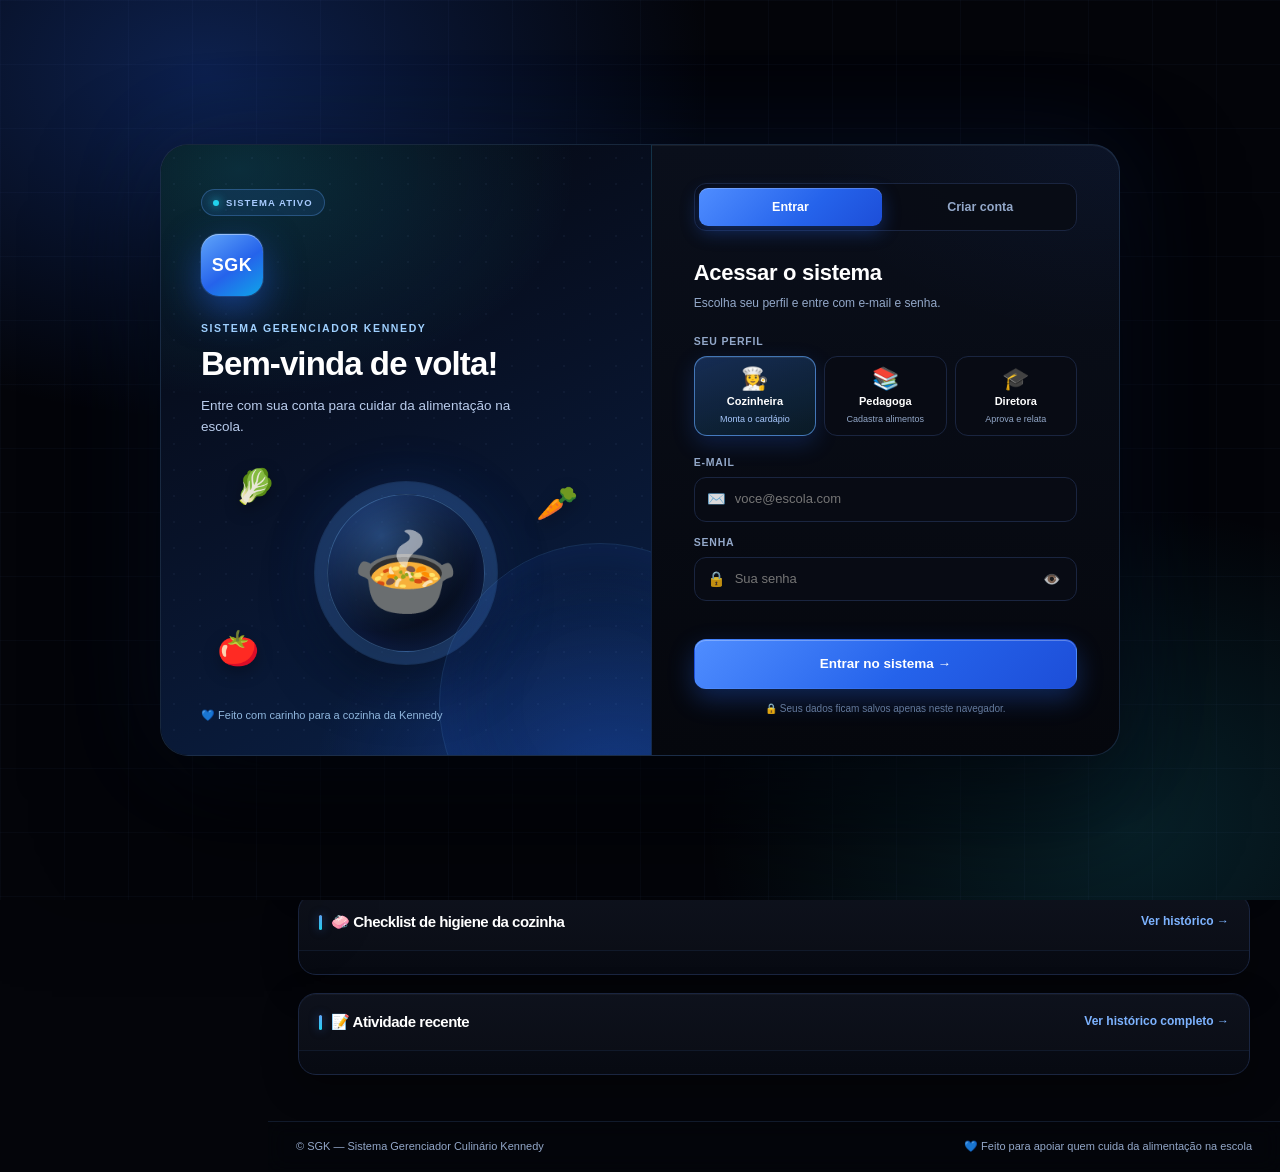
==== sgk-kennedy/index.html @ fd04a41c "feat: security hardening (CSP, XSS, CSV), error handling and accessibility polish" ====
<!DOCTYPE html>
<html lang="pt-BR">
<head>
  <meta charset="UTF-8" />
  <meta name="viewport" content="width=device-width, initial-scale=1.0, viewport-fit=cover" />
  <meta name="description" content="SGK — Sistema Gerenciador Culinário Kennedy. Gestão de cozinha escolar, receitas, estoque, higiene e relatórios para a direção." />
  <meta name="application-name" content="SGK Kennedy" />
  <meta name="theme-color" content="#04050a" />
  <meta name="color-scheme" content="dark light" />
  <!-- Política de segurança: só executa scripts e carrega recursos locais (exceto fontes do Google) -->
  <meta http-equiv="Content-Security-Policy"
        content="default-src 'self'; script-src 'self'; style-src 'self' 'unsafe-inline' https://fonts.googleapis.com; font-src 'self' https://fonts.gstatic.com data:; img-src 'self' data:; connect-src 'self'; form-action 'self'; base-uri 'self'; object-src 'none'; frame-src 'none'" />
  <meta name="referrer" content="strict-origin-when-cross-origin" />
  <meta name="robots" content="index, follow" />
  <meta name="apple-mobile-web-app-capable" content="yes" />
  <meta name="mobile-web-app-capable" content="yes" />
  <meta name="apple-mobile-web-app-status-bar-style" content="black-translucent" />
  <meta name="apple-mobile-web-app-title" content="SGK" />
  <meta property="og:type" content="website" />
  <meta property="og:site_name" content="SGK — Sistema Gerenciador Kennedy" />
  <meta property="og:title" content="SGK — Sistema Gerenciador Kennedy" />
  <meta property="og:description" content="Gestão de cozinha escolar: receitas passo a passo, cardápio semanal, estoque, higiene e relatórios para a direção." />
  <meta property="og:url" content="https://sgk-kennedy.onrender.com/" />
  <meta property="og:image" content="https://sgk-kennedy.onrender.com/favicon.svg" />
  <meta name="twitter:card" content="summary" />
  <meta name="twitter:title" content="SGK — Sistema Gerenciador Kennedy" />
  <meta name="twitter:description" content="Gestão de cozinha escolar: receitas, cardápio, estoque, higiene e relatórios." />
  <title>SGK — Sistema Gerenciador Kennedy</title>
  <link rel="icon" type="image/svg+xml" href="favicon.svg" />
  <link rel="preconnect" href="https://fonts.googleapis.com" />
  <link rel="preconnect" href="https://fonts.gstatic.com" crossorigin />
  <link href="https://fonts.googleapis.com/css2?family=Inter:wght@400;500;600;700;800&family=Plus+Jakarta+Sans:wght@500;600;700;800&display=swap" rel="stylesheet" />
  <link rel="stylesheet" href="css/styles.css?v=18" />
</head>
<body>
  <noscript>
    <div style="padding:24px;text-align:center;font-family:sans-serif">
      <h1>JavaScript necessário</h1>
      <p>O SGK precisa de JavaScript ativado no navegador para funcionar.</p>
    </div>
  </noscript>

  <!-- ===== Tela de login ===== -->
  <div class="login-screen" id="loginScreen">
    <div class="login-card">
      <div class="login-brand">
        <span class="login-status">Sistema ativo</span>
        <div class="login-logo">SGK</div>
        <span class="login-eyebrow">Sistema Gerenciador Kennedy</span>
        <h2>Bem-vinda de volta!</h2>
        <p>Entre com sua conta para cuidar da alimentação na escola.</p>
        <div class="login-ilustracao" aria-hidden="true">
          <span class="li-prato">🍲</span>
          <span class="li-item li-a">🥬</span>
          <span class="li-item li-b">🍅</span>
          <span class="li-item li-c">🥕</span>
        </div>
        <div class="login-brand-foot">💙 Feito com carinho para a cozinha da Kennedy</div>
      </div>

      <div class="login-form-area">
        <div class="login-tabs">
          <button class="login-tab active" data-aba="entrar">Entrar</button>
          <button class="login-tab" data-aba="criar">Criar conta</button>
        </div>

        <form class="login-form" id="formLogin">
          <h3>Acessar o sistema</h3>
          <p class="login-sub">Escolha seu perfil e entre com e-mail e senha.</p>
          <label>Seu perfil</label>
          <div class="perfil-opcoes" role="radiogroup" aria-label="Selecionar perfil no login">
            <button type="button" class="perfil-opcao active" data-perfil="tia" role="radio" aria-checked="true">
              <span class="po-ico">👩‍🍳</span><strong>Cozinheira</strong><small>Monta o cardápio</small>
            </button>
            <button type="button" class="perfil-opcao" data-perfil="pedagoga" role="radio" aria-checked="false">
              <span class="po-ico">📚</span><strong>Pedagoga</strong><small>Cadastra alimentos</small>
            </button>
            <button type="button" class="perfil-opcao" data-perfil="diretora" role="radio" aria-checked="false">
              <span class="po-ico">🎓</span><strong>Diretora</strong><small>Aprova e relata</small>
            </button>
          </div>
          <label for="loginEmail">E-mail</label>
          <div class="campo-login"><span>✉️</span><input type="email" id="loginEmail" placeholder="voce@escola.com" autocomplete="username" maxlength="120" required /></div>
          <label for="loginSenha">Senha</label>
          <div class="campo-login"><span>🔒</span>
            <input type="password" id="loginSenha" placeholder="Sua senha" autocomplete="current-password" maxlength="128" required />
            <button type="button" class="ver-senha" data-ver-senha="loginSenha" aria-label="Mostrar senha" title="Mostrar senha">👁️</button>
          </div>
          <div class="login-erro" id="loginErro"></div>
          <button type="submit" class="btn btn-primary login-submit">Entrar no sistema →</button>
          <p class="login-nota">🔒 Seus dados ficam salvos apenas neste navegador.</p>
        </form>

        <form class="login-form oculto" id="formCriar">
          <h3>Criar sua conta</h3>
          <p class="login-sub">Escolha seu perfil e crie sua conta.</p>
          <label for="criarNome">Nome</label>
          <div class="campo-login"><span>👤</span><input type="text" id="criarNome" placeholder="Seu nome" autocomplete="name" maxlength="80" required /></div>
          <label for="criarEmail">E-mail</label>
          <div class="campo-login"><span>✉️</span><input type="email" id="criarEmail" placeholder="voce@escola.com" autocomplete="username" maxlength="120" required /></div>
          <label for="criarSenha">Senha</label>
          <div class="campo-login"><span>🔒</span>
            <input type="password" id="criarSenha" placeholder="Mínimo 4 caracteres" minlength="4" maxlength="128" autocomplete="new-password" required />
            <button type="button" class="ver-senha" data-ver-senha="criarSenha" aria-label="Mostrar senha" title="Mostrar senha">👁️</button>
          </div>
          <label for="criarPerfil">Perfil</label>
          <div class="campo-login"><span>🎭</span>
            <select id="criarPerfil">
              <option value="tia">👩‍🍳 Cozinheira</option>
              <option value="pedagoga">📚 Pedagoga</option>
              <option value="diretora">🎓 Diretora Pedagoga</option>
            </select>
          </div>
          <div class="login-erro" id="criarErro"></div>
          <button type="submit" class="btn btn-primary login-submit">Criar conta e entrar →</button>
        </form>
      </div>
    </div>
  </div>

  <!-- ===== Overlay de fundo (mobile) ===== -->
  <div class="sidebar-overlay" id="sidebarOverlay"></div>

  <!-- ===== Sidebar ===== -->
  <aside class="sidebar" id="sidebar">
    <div class="sidebar-logo">
      <div class="logo-mark">SGK</div>
      <div class="logo-text">
        <strong>Sistema Gerenciador</strong>
        <span>Culinário Kennedy</span>
      </div>
      <button class="sidebar-close" id="sidebarClose" aria-label="Fechar menu">✕</button>
    </div>

    <nav class="sidebar-nav" id="sidebarNav">
      <p class="nav-label">GERAL</p>
      <button class="nav-item active" data-section="inicio">
        <span class="nav-icon">🏠</span><span>Início</span>
      </button>
      <button class="nav-item" data-section="cardapio">
        <span class="nav-icon">📅</span><span>Cardápio Semanal</span>
      </button>
      <button class="nav-item" data-section="receitas">
        <span class="nav-icon">📖</span><span>Receitas</span>
        <span class="nav-badge" id="badgeReceitas">0</span>
      </button>
      <button class="nav-item" data-section="estoque">
        <span class="nav-icon">📦</span><span>Estoque</span>
        <span class="nav-badge alert" id="badgeEstoque">0</span>
      </button>
      <button class="nav-item" data-section="higiene">
        <span class="nav-icon">🧼</span><span>Higiene e Boas Práticas</span>
      </button>
      <button class="nav-item" data-section="avisos">
        <span class="nav-icon">🔔</span><span>Avisos</span>
        <span class="nav-badge alert" id="badgeAvisos">0</span>
      </button>

      <p class="nav-label diretora-label">DIRETORA PEDAGÓGICA</p>
      <button class="nav-item nav-diretora" data-section="aprovacoes">
        <span class="nav-icon">✅</span><span>Aprovar Receitas</span>
        <span class="nav-badge" id="badgeAprovacoes">0</span>
      </button>
      <button class="nav-item nav-diretora" data-section="relatorio">
        <span class="nav-icon">📊</span><span>Relatório de Desperdício</span>
      </button>
    </nav>

    <div class="sidebar-footer">
      <div class="sidebar-footer-icon">💙</div>
      <div>
        <strong>Feito com carinho</strong>
        <span>para a cozinha da Kennedy</span>
      </div>
    </div>
  </aside>

  <!-- ===== Área principal ===== -->
  <div class="main-wrap">
    <!-- Topbar -->
    <header class="topbar">
      <button class="menu-toggle" id="menuToggle" aria-label="Abrir menu">☰</button>

      <div class="topbar-title">
        <span class="topbar-sub" id="topbarSub">SGK / Início</span>
        <h1 id="topbarTitle">Início</h1>
      </div>

      <div class="topbar-actions">
        <div class="role-switch" title="Alternar perfil de acesso">
          <span class="role-label">Acesso:</span>
          <select id="roleSelect" aria-label="Selecionar perfil">
            <option value="tia">👩‍🍳 Cozinheira</option>
            <option value="pedagoga">📚 Pedagoga</option>
            <option value="diretora">🎓 Diretora Pedagoga</option>
          </select>
        </div>
        <div class="busca-topo">
          <span class="lupa">🔍</span>
          <input type="search" id="buscaGlobal" placeholder="Buscar em tudo..." aria-label="Buscar em todo o sistema" />
        </div>
        <button class="icon-btn" id="btnTema" aria-label="Alternar tema" title="Alternar tema claro/escuro">🌙</button>
        <button class="icon-btn" id="btnSair" aria-label="Sair da conta" title="Sair da conta">🚪</button>
        <button class="icon-btn" id="btnNotificacoes" aria-label="Notificações" title="Notificações">
          🔔<span class="dot" id="notifDot"></span>
        </button>
        <div class="user-chip">
          <span class="avatar" id="userAvatar">👩‍🍳</span>
          <div class="user-info">
            <strong id="userName">Cozinheira</strong>
            <span id="userRole">Cozinheira</span>
          </div>
        </div>
      </div>
    </header>

    <!-- Conteúdo das seções -->
    <main class="content" id="content">
      <!-- SEÇÃO: INÍCIO -->
      <section class="section active" id="section-inicio">
        <div class="hero">
          <div class="hero-text">
            <span class="hero-eyebrow">🏫 Sistema Gerenciador Kennedy</span>
            <h2>Bem-vinda ao <span>SGK</span>!</h2>
            <p>
              Tudo o que a cozinha da escola precisa em um só lugar: receitas passo a passo,
              cardápio da semana, controle de estoque, dicas de higiene e relatórios para a direção.
            </p>
            <span class="hero-date" id="heroDate"></span>
            <div class="hero-actions">
              <button class="btn btn-primary" data-go="receitas">📖 Ver Receitas</button>
              <button class="btn btn-outline" data-go="cardapio">📅 Cardápio da Semana</button>
              <button class="btn btn-ghost" id="btnCadastrarAlimento">➕ Cadastrar alimento</button>
            </div>
          </div>
          <div class="hero-art" aria-hidden="true">
            <div class="plate">🍲</div>
            <span class="float f1">🥕</span>
            <span class="float f2">🍅</span>
            <span class="float f3">🥬</span>
            <span class="float f4">🍊</span>
          </div>
        </div>

        <div class="stats-grid" id="statsGrid"></div>

        <div class="section-heading">
          <div>
            <h3>Acesso rápido</h3>
            <p>O que você mais usa no dia a dia</p>
          </div>
        </div>
        <div class="quick-grid">
          <button class="quick-card qc-green" data-go="receitas">
            <span class="qc-icon">📖</span>
            <strong>Receitas</strong>
            <span>Modo de preparo passo a passo e dicas de produtividade.</span>
            <span class="qc-arrow">Acessar →</span>
          </button>
          <button class="quick-card qc-orange" data-go="cardapio">
            <span class="qc-icon">📅</span>
            <strong>Cardápio</strong>
            <span>Planejamento completo das refeições da semana.</span>
            <span class="qc-arrow">Acessar →</span>
          </button>
          <button class="quick-card qc-blue" data-go="estoque">
            <span class="qc-icon">📦</span>
            <strong>Estoque</strong>
            <span>Controle de quantidade, validade e reposição.</span>
            <span class="qc-arrow">Acessar →</span>
          </button>
          <button class="quick-card qc-purple" data-go="higiene">
            <span class="qc-icon">🧼</span>
            <strong>Higiene</strong>
            <span>Boas práticas para uma cozinha segura e saudável.</span>
            <span class="qc-arrow">Acessar →</span>
          </button>
        </div>

        <div class="two-col">
          <div class="panel" style="grid-column:1/-1">
            <div class="panel-head">
              <h3>🔔 Últimos avisos</h3>
              <button class="link-btn" data-go="avisos">Ver todos →</button>
            </div>
            <div id="homeAvisos" class="mini-list"></div>
          </div>
          <div class="panel so-nao-tia" style="grid-column:1/-1">
            <div class="panel-head">
              <h3>🧼 Checklist de higiene da cozinha</h3>
              <button class="link-btn" data-go="higiene">Ver histórico →</button>
            </div>
            <div id="homeChecklist" class="mini-list"></div>
          </div>
          <div class="panel" style="grid-column:1/-1">
            <div class="panel-head">
              <h3>📝 Atividade recente</h3>
              <button class="link-btn" id="btnHistorico">Ver histórico completo →</button>
            </div>
            <div id="homeAtividade" class="mini-list"></div>
          </div>
        </div>
      </section>

      <!-- SEÇÃO: CARDÁPIO -->
      <section class="section" id="section-cardapio">
        <div class="page-intro">
          <div>
            <h2>📅 Cardápio Semanal</h2>
            <p>O planejamento de todas as refeições. Clique em um dia para ver os detalhes. As tias montam o cardápio.</p>
          </div>
          <div style="display:flex;gap:8px;flex-wrap:wrap">
            <button class="btn btn-primary so-tia" id="btnMontarCardapio">➕ Montar cardápio</button>
            <button class="btn btn-outline" id="btnImprimirCardapio">🖨️ Imprimir cardápio</button>
          </div>
        </div>
        <div class="filtro-categoria-wrap">
          <span class="rotulo">🔍 Buscar no cardápio:</span>
          <div class="busca-wrap" style="margin-left:0;width:100%;max-width:360px">
            <span>🔎</span><input type="search" id="buscaCardapio" placeholder="Ex.: frango, suco, sobremesa..." />
          </div>
        </div>
        <div class="semana-tabs" id="semanaTabs"></div>
        <div id="cardapioDetalhe"></div>
        <div class="panel" style="margin-top: 22px;">
          <div class="panel-head">
            <h3>📋 Visão geral da semana</h3>
          </div>
          <div class="tabela-wrap">
            <table class="tabela">
              <thead>
                <tr>
                  <th>Dia</th><th>Café da manhã</th><th>Almoço</th><th>Lanche</th><th>Sobremesa</th>
                </tr>
              </thead>
              <tbody id="cardapioTabela"></tbody>
            </table>
          </div>
        </div>
      </section>

      <!-- SEÇÃO: RECEITAS -->
      <section class="section" id="section-receitas">
        <div class="page-intro">
          <div>
            <h2>📖 Receitas passo a passo</h2>
            <p>Preparo eficiente, produtivo e seguro para a cozinha escolar.</p>
          </div>
          <button class="btn btn-primary" id="btnNovaReceita">➕ Nova receita</button>
        </div>

        <div class="filtros" id="filtrosReceitas">
          <button class="chip active" data-cat="Todas">Todas</button>
          <button class="chip" data-cat="Prato principal">Pratos principais</button>
          <button class="chip" data-cat="Acompanhamento">Acompanhamentos</button>
          <button class="chip" data-cat="Salada">Saladas</button>
          <button class="chip" data-cat="Ovos">🥚 Ovos</button>
          <button class="chip" data-cat="Peixes">🐟 Peixes</button>
          <button class="chip" data-cat="Bebida">Bebidas</button>
          <button class="chip" data-cat="Sobremesa">Sobremesas</button>
          <button class="chip" data-cat="Salgados">Salgados</button>
          <div class="busca-wrap">
            <span>🔍</span>
            <input type="search" id="buscaReceita" placeholder="Buscar receita..." />
          </div>
        </div>

        <p class="resumo-busca" id="resumoReceitas"></p>
        <div class="receitas-grupos" id="receitasGrid"></div>
      </section>

      <!-- SEÇÃO: ESTOQUE -->
      <section class="section" id="section-estoque">
        <div class="page-intro">
          <div>
            <h2>📦 Controle de Estoque</h2>
            <p>Cadastre alimentos com quantidade, preço e validade. Somente a Cozinheira e a Diretora podem gerenciar. Remova qualquer item quando precisar.</p>
          </div>
          <button class="btn btn-primary" id="btnNovoItem">➕ Cadastrar alimento</button>
        </div>

        <div class="filtro-categoria-wrap" id="filtrosEstoque"></div>
        <div class="stats-grid stats-pequeno" id="estoqueStats"></div>

        <div class="alerta-box" id="alertaEstoque"></div>

        <div class="panel">
          <div class="panel-head">
            <h3>📋 Inventário</h3>
            <div class="busca-wrap">
              <span>🔍</span>
              <input type="search" id="buscaEstoque" placeholder="Buscar item..." />
            </div>
          </div>
          <div class="tabela-wrap">
            <table class="tabela" id="tabelaEstoque">
              <thead>
                <tr>
                  <th>Item</th><th>Categoria</th><th>Quantidade</th><th>Preço unit.</th><th>Valor total</th><th>Mínimo</th><th>Validade</th><th>Status</th><th>Ações</th>
                </tr>
              </thead>
              <tbody id="estoqueTbody"></tbody>
            </table>
          </div>
        </div>
      </section>

      <!-- SEÇÃO: HIGIENE -->
      <section class="section" id="section-higiene">
        <div class="page-intro">
          <div>
            <h2>🧼 Higiene e Boas Práticas</h2>
            <p>Cuidados essenciais para preservar a saúde de todos na escola.</p>
          </div>
        </div>
        <div class="filtro-categoria-wrap">
          <span class="rotulo">🔍 Buscar dica:</span>
          <div class="busca-wrap" style="margin-left:0;width:100%;max-width:340px">
            <span>🔎</span><input type="search" id="buscaHigiene" placeholder="Ex.: mãos, geladeira, alergia..." />
          </div>
        </div>
        <div class="higiene-banner">
          <div class="hb-icon">🛡️</div>
          <div>
            <strong>Cozinha segura é cozinha saudável!</strong>
            <p>Siga estas orientações todos os dias. Marque os itens conferidos no checklist abaixo.</p>
          </div>
        </div>
        <div class="higiene-grid" id="higieneGrid"></div>

        <div class="panel so-tia" style="margin-top: 24px;">
          <div class="panel-head">
            <h3>✅ Checklist diário de higiene</h3>
            <button class="link-btn" id="resetChecklist">Resetar checklist ↻</button>
          </div>
          <div class="checklist" id="checklist"></div>
          <div class="checklist-progress">
            <div class="progress-info"><span>Progresso de hoje</span><strong id="checklistTexto">0 de 0</strong></div>
            <div class="progress-bar"><div class="progress-fill" id="checklistBar"></div></div>
          </div>
        </div>

        <div class="panel so-nao-tia" style="margin-top: 24px;">
          <div class="panel-head">
            <h3>📋 Checklists concluídos pela cozinha</h3>
            <span class="rotulo">Comprovante das tias</span>
          </div>
          <div id="checklistRegistros"></div>
        </div>
      </section>

      <!-- SEÇÃO: AVISOS -->
      <section class="section" id="section-avisos">
        <div class="page-intro">
          <div>
            <h2>🔔 Avisos</h2>
            <p>Comunicações entre a direção e a equipe da cozinha.</p>
          </div>
          <button class="btn btn-primary" id="btnNovoAviso">➕ Criar aviso</button>
        </div>
        <div class="filtro-categoria-wrap">
          <span class="rotulo">🔍 Buscar aviso:</span>
          <div class="busca-wrap" style="margin-left:0;width:100%;max-width:340px">
            <span>🔎</span><input type="search" id="buscaAvisos" placeholder="Ex.: manutenção, cardápio, entrega..." />
          </div>
        </div>
        <div class="avisos-lista" id="avisosLista"></div>
      </section>

      <!-- SEÇÃO: APROVAÇÕES -->
      <section class="section" id="section-aprovacoes">
        <div class="page-intro">
          <div>
            <h2>✅ Aprovação de Receitas</h2>
            <p>Receitas enviadas pela equipe aguardando análise da direção pedagógica.</p>
          </div>
        </div>
        <div id="aprovacoesLista"></div>
      </section>

      <!-- SEÇÃO: RELATÓRIO -->
      <section class="section" id="section-relatorio">
        <div class="page-intro">
          <div>
            <h2>📊 Relatório de Desperdício</h2>
            <p id="relatorioSubtitulo">Acompanhamento mensal de perdas e sugestões de redução.</p>
          </div>
          <button class="btn btn-primary" id="btnNovoDesperdicio">➕ Registrar desperdício</button>
        </div>

        <div class="stats-grid" id="relatorioStats"></div>

        <div class="two-col relatorio-charts">
          <div class="panel">
            <div class="panel-head"><h3>📈 Desperdício por semana</h3></div>
            <div class="chart" id="chartSemanas"></div>
          </div>
          <div class="panel">
            <div class="panel-head"><h3>🥧 Por motivo</h3></div>
            <div class="chart" id="chartMotivos"></div>
          </div>
        </div>

        <div class="panel">
          <div class="panel-head">
            <h3>📋 Registros do mês</h3>
            <div style="display:flex;align-items:center;gap:12px;flex-wrap:wrap">
              <div class="busca-wrap" style="margin-left:0">
                <span>🔍</span><input type="search" id="buscaDesperdicio" placeholder="Buscar registro..." />
              </div>
              <button class="link-btn" id="btnExportar">⬇️ Exportar CSV</button>
            </div>
          </div>
          <div class="tabela-wrap">
            <table class="tabela">
              <thead>
                <tr><th>Data</th><th>Item</th><th>Quantidade</th><th>Motivo</th><th>Prejuízo estimado</th><th>Ações</th></tr>
              </thead>
              <tbody id="desperdicioTbody"></tbody>
            </table>
          </div>
        </div>

        <div class="sugestoes-box">
          <h3>💡 Sugestões para reduzir o desperdício</h3>
          <div id="sugestoesDesperdicio"></div>
        </div>
      </section>
    </main>

    <footer class="footer">
      <span>© <span id="anoAtual"></span> SGK — Sistema Gerenciador Culinário Kennedy</span>
      <span>💙 Feito para apoiar quem cuida da alimentação na escola</span>
    </footer>
  </div>

  <!-- ===== Navegação inferior (mobile) ===== -->
  <nav class="bottom-nav" id="bottomNav" aria-label="Navegação rápida">
    <button data-section="inicio" class="active" aria-label="Início"><span class="bn-ico">🏠</span>Início</button>
    <button data-section="cardapio" aria-label="Cardápio"><span class="bn-ico">📅</span>Cardápio</button>
    <button data-section="receitas" aria-label="Receitas"><span class="bn-ico">📖</span>Receitas</button>
    <button data-section="estoque" aria-label="Estoque"><span class="bn-ico">📦</span>Estoque</button>
    <button id="bottomMenu" aria-label="Abrir menu completo"><span class="bn-ico">☰</span>Menu</button>
  </nav>

  <!-- ===== Modal genérico ===== -->
  <div class="modal-overlay" id="modalOverlay">
    <div class="modal" role="dialog" aria-modal="true" aria-labelledby="modalTitle">
      <div class="modal-head">
        <h3 id="modalTitle">Título</h3>
        <button class="modal-close" id="modalClose" aria-label="Fechar">✕</button>
      </div>
      <div class="modal-body" id="modalBody"></div>
      <div class="modal-foot" id="modalFoot"></div>
    </div>
  </div>

  <!-- ===== Botão voltar ao topo ===== -->
  <button class="btn-topo" id="btnTopo" aria-label="Voltar ao topo" title="Voltar ao topo">↑</button>

  <!-- ===== Toast ===== -->
  <div class="toast-container" id="toastContainer" aria-live="polite" aria-atomic="true"></div>

  <script src="js/data.js?v=18"></script>
  <script src="js/videos-data.js?v=18"></script>
  <script src="js/receitas-extras.js?v=18"></script>
  <script src="js/receitas-ovos-peixes.js?v=18"></script>
  <script src="js/app.js?v=18"></script>
</body>
</html>
---- sgk-kennedy/css/styles.css ----
/* ============================================================
   SGK — Sistema Gerenciador Kennedy
   Tema escuro (padrão) + tema claro opcional
   ============================================================ */

:root {
  /* Obsidian Blue — preto profundo + azul elétrico */
  --bg: #04050a;
  --bg-2: #060810;
  --surface: #090c15;
  --surface-2: #0d1220;
  --surface-3: #121a2c;
  --border: #1a2540;
  --border-soft: #111a2b;
  --text: #f2f7ff;
  --muted: #93a8c9;
  --muted-2: #647a9d;

  /* Marca (mantém os nomes antigos por compatibilidade) */
  --verde: #3b82f6;
  --verde-forte: #2563eb;
  --verde-escuro: #bfdbfe;
  --verde-tinto: rgba(59, 130, 246, 0.14);
  --laranja: #fbbf24;
  --laranja-tinto: rgba(251, 191, 36, 0.12);
  --azul: #22d3ee;
  --azul-tinto: rgba(34, 211, 238, 0.10);
  --vermelho: #fb7185;
  --vermelho-tinto: rgba(251, 113, 133, 0.12);
  --roxo: #818cf8;
  --roxo-tinto: rgba(129, 140, 248, 0.13);
  --amarelo: #facc15;

  /* Cores semânticas */
  --sucesso: #34d399;
  --sucesso-tinto: rgba(52, 211, 153, 0.12);
  --primaria: var(--verde);
  --primaria-forte: var(--verde-forte);
  --primaria-tinto: var(--verde-tinto);

  --sombra: inset 0 1px 0 rgba(255,255,255,.035), 0 12px 34px rgba(0,0,0,.38);
  --sombra-md: 0 24px 60px rgba(0,0,0,.52);
  --glow: 0 0 0 1px rgba(59,130,246,.14), 0 12px 40px rgba(37,99,235,.16);
  --raio: 18px;
  --sidebar-w: 268px;
  --foco: 0 0 0 3px rgba(59, 130, 246, 0.32);
}

/* Tema claro (botão 🌙/☀️ no topo) */
body.claro {
  --bg: #f4f7fd;
  --bg-2: #eaf1fb;
  --surface: #ffffff;
  --surface-2: #f6f9ff;
  --surface-3: #e8effb;
  --border: #d7e2f2;
  --border-soft: #e8eef8;
  --text: #0b1526;
  --muted: #5a6f8f;
  --muted-2: #8295b1;

  --verde: #2563eb;
  --verde-forte: #1d4ed8;
  --verde-escuro: #1e40af;
  --verde-tinto: #e8f1ff;
  --laranja: #b45309;
  --laranja-tinto: #fff4e2;
  --azul: #0e7490;
  --azul-tinto: #e2f7fb;
  --vermelho: #dc2626;
  --vermelho-tinto: #fdecec;
  --roxo: #6366f1;
  --roxo-tinto: #eef0ff;
  --amarelo: #b45309;

  --sucesso: #059669;
  --sucesso-tinto: #e5f8ef;

  --sombra: 0 1px 2px rgba(15, 40, 70, 0.05), 0 8px 24px rgba(15, 40, 70, 0.07);
  --sombra-md: 0 16px 40px rgba(15, 40, 70, 0.12);
  --glow: 0 6px 22px rgba(37, 99, 235, 0.10);
  --foco: 0 0 0 3px rgba(37, 99, 235, 0.24);
}

* { margin: 0; padding: 0; box-sizing: border-box; }

html { scroll-behavior: smooth; }

body {
  font-family: "Inter", "Segoe UI", Roboto, Arial, sans-serif;
  background:
    linear-gradient(rgba(120,160,255,.028) 1px, transparent 1px) 0 0 / 72px 72px,
    linear-gradient(90deg, rgba(120,160,255,.028) 1px, transparent 1px) 0 0 / 72px 72px,
    radial-gradient(1200px 760px at 88% -12%, rgba(37,99,235,.20), transparent 62%),
    radial-gradient(1000px 620px at -12% 108%, rgba(34,211,238,.08), transparent 62%),
    var(--bg);
  background-attachment: fixed;
  color: var(--text);
  font-size: 15px;
  line-height: 1.6;
  -webkit-font-smoothing: antialiased;
  transition: background .3s, color .3s;
}

h1, h2, h3, h4, h5 { font-family: "Plus Jakarta Sans", "Inter", sans-serif; letter-spacing: -.5px; }
.oculto { display: none !important; }

button, input, select, textarea { font: inherit; color: inherit; }
button { cursor: pointer; }
a { color: var(--verde); text-decoration: none; }

::selection { background: rgba(59,130,246,.35); color: #fff; }

/* Acessibilidade: foco visível consistente */
:where(button, a, input, select, textarea, [tabindex]):focus-visible {
  outline: none;
  box-shadow: var(--foco);
}
@media (prefers-reduced-motion: reduce) {
  *, *::before, *::after {
    animation-duration: .01ms !important;
    animation-iteration-count: 1 !important;
    transition-duration: .01ms !important;
    scroll-behavior: auto !important;
  }
}

/* Scrollbar */
::-webkit-scrollbar { width: 10px; height: 10px; }
::-webkit-scrollbar-track { background: var(--bg); }
::-webkit-scrollbar-thumb { background: #1d2942; border-radius: 20px; border: 2px solid var(--bg); }
::-webkit-scrollbar-thumb:hover { background: #31507f; }

/* ============================================================
   Sidebar
   ============================================================ */
.sidebar {
  position: fixed;
  inset: 0 auto 0 0;
  width: var(--sidebar-w);
  background:
    radial-gradient(520px 320px at 0% 0%, rgba(59,130,246,.18), transparent 65%),
    linear-gradient(180deg, #070a13 0%, #030409 100%);
  border-right: 1px solid rgba(120, 160, 255, .10);
  color: #dce8f7;
  display: flex;
  flex-direction: column;
  z-index: 100;
  overflow-y: auto;
  box-shadow: 24px 0 80px rgba(0,0,0,.35);
}
body.claro .sidebar { background:
    radial-gradient(520px 320px at 0% 0%, rgba(59,130,246,.20), transparent 65%),
    linear-gradient(180deg, #071022 0%, #03060f 100%); }

.sidebar-logo {
  display: flex;
  align-items: center;
  gap: 11px;
  padding: 24px 18px 20px;
  border-bottom: 1px solid rgba(255,255,255,.06);
}
.logo-mark {
  width: 48px; height: 48px; flex: 0 0 48px;
  border-radius: 15px;
  background: linear-gradient(145deg, #60a5fa, #2563eb 55%, #0ea5e9);
  color: #ffffff;
  display: grid; place-items: center;
  font-family: "Plus Jakarta Sans", sans-serif;
  font-weight: 800; font-size: 14px; letter-spacing: .6px;
  box-shadow: inset 0 1px 0 rgba(255,255,255,.40), 0 10px 30px rgba(37,99,235,.45), 0 0 0 1px rgba(96,165,250,.18);
}
.logo-text { display: flex; flex-direction: column; line-height: 1.25; }
.logo-text strong { font-size: 13px; font-weight: 700; color: #fff; }
.logo-text span { font-size: 11px; color: #7fa4d8; }

.sidebar-close {
  display: none; margin-left: auto;
  background: rgba(255,255,255,.07); border: 0; color: #fff;
  border-radius: 9px; width: 30px; height: 30px;
}

.sidebar-nav { padding: 14px 12px; flex: 1; }
.nav-label {
  font-size: 9.5px; letter-spacing: 1.8px; color: #55719a;
  font-weight: 800; padding: 16px 12px 7px;
}
.diretora-label { margin-top: 6px; border-top: 1px solid rgba(255,255,255,.07); padding-top: 16px; }

.nav-item {
  width: 100%; display: flex; align-items: center; gap: 11px;
  border: 0; background: transparent; color: #a9bedb;
  padding: 11px 12px; border-radius: 12px;
  text-align: left; font-size: 13.5px; font-weight: 500;
  transition: background .18s, color .18s, transform .18s, box-shadow .18s;
  margin-bottom: 3px;
  position: relative;
}
.nav-item:hover { background: rgba(59,130,246,.09); color: #fff; transform: translateX(2px); }
.nav-item.active {
  background: linear-gradient(90deg, rgba(59,130,246,.26), rgba(34,211,238,.05));
  color: #fff; font-weight: 700;
  box-shadow: inset 3px 0 0 #60a5fa, inset 0 0 0 1px rgba(96,165,250,.20), 0 8px 24px rgba(37,99,235,.14);
}
.nav-icon { font-size: 17px; width: 22px; text-align: center; }

.nav-badge {
  margin-left: auto; background: rgba(59,130,246,.18); color: #cfe4ff;
  border: 1px solid rgba(96,165,250,.18);
  font-size: 10px; font-weight: 800; border-radius: 20px;
  padding: 1px 8px; min-width: 22px; text-align: center;
}
.nav-badge.alert { background: rgba(251,113,133,.16); color: #fecdd3; border-color: rgba(251,113,133,.25); }
.nav-badge:empty, .nav-badge.zero { display: none; }

.sidebar-footer {
  margin: auto 12px 16px; padding: 13px;
  background: linear-gradient(135deg, rgba(59,130,246,.10), rgba(34,211,238,.04));
  border: 1px solid rgba(96,165,250,.16);
  border-radius: 13px; display: flex; align-items: center; gap: 10px; font-size: 11px;
  box-shadow: inset 0 1px 0 rgba(255,255,255,.04);
}
.sidebar-footer-icon { font-size: 20px; }
.sidebar-footer strong { display: block; font-size: 11.5px; color: #fff; }
.sidebar-footer span { color: #7fa4d8; }
.sidebar-overlay { display: none; }

/* ============================================================
   Topbar
   ============================================================ */
.main-wrap { margin-left: var(--sidebar-w); min-height: 100vh; display: flex; flex-direction: column; }

.topbar {
  position: sticky; top: 0; z-index: 50;
  background: color-mix(in srgb, var(--bg) 78%, transparent);
  backdrop-filter: blur(22px) saturate(150%);
  border-bottom: 1px solid var(--border-soft);
  padding: 12px 28px;
  display: flex; align-items: center; gap: 16px;
}
.topbar::after {
  content: ""; position: absolute; left: 0; right: 0; bottom: -1px; height: 1px;
  background: linear-gradient(90deg, transparent, rgba(59,130,246,.55), rgba(34,211,238,.30), transparent);
  pointer-events: none;
}
.topbar-title { line-height: 1.2; min-width: 0; }
.topbar-sub { font-size: 10px; color: var(--muted-2); text-transform: uppercase; letter-spacing: 1.4px; font-weight: 800; white-space: nowrap; overflow: hidden; text-overflow: ellipsis; }
.topbar-title h1 { font-size: 19px; color: #fff; white-space: nowrap; overflow: hidden; text-overflow: ellipsis; }

.menu-toggle {
  display: none; border: 1px solid var(--border);
  background: var(--verde-tinto); color: #bfdbfe;
  border-radius: 12px; width: 38px; height: 38px; font-size: 18px;
}

.topbar-actions { margin-left: auto; display: flex; align-items: center; gap: 8px; }
.role-switch {
  display: flex; align-items: center; gap: 7px;
  background: var(--surface); border: 1px solid var(--border);
  border-radius: 12px; padding: 4px 8px 4px 11px;
  box-shadow: inset 0 1px 0 rgba(255,255,255,.03);
}
.role-label { font-size: 10.5px; color: var(--muted); font-weight: 700; text-transform: uppercase; letter-spacing: .5px; }
.role-switch select {
  border: 0; background: transparent; font-weight: 700; font-size: 12.5px;
  color: var(--text); outline: none; cursor: pointer; max-width: 165px;
}
.role-switch select option { background: var(--surface); color: var(--text); }

.icon-btn {
  position: relative; width: 38px; height: 38px;
  border-radius: 12px; border: 1px solid var(--border);
  background: var(--surface); font-size: 16px;
  box-shadow: inset 0 1px 0 rgba(255,255,255,.03);
  transition: background .18s, transform .18s, border-color .18s, box-shadow .18s;
}
.icon-btn:hover { background: var(--verde-tinto); border-color: rgba(96,165,250,.5); transform: translateY(-1px); box-shadow: 0 8px 20px rgba(37,99,235,.18); }
.icon-btn .dot {
  position: absolute; top: 6px; right: 7px; width: 8px; height: 8px;
  border-radius: 50%; background: var(--vermelho); border: 2px solid var(--bg);
  box-shadow: 0 0 10px rgba(251,113,133,.8);
}
.icon-btn .dot.oculto { display: none; }

.user-chip { display: flex; align-items: center; gap: 9px; padding-left: 4px; }
.avatar {
  width: 38px; height: 38px; border-radius: 12px;
  background: linear-gradient(145deg, rgba(59,130,246,.26), rgba(34,211,238,.08));
  border: 1px solid rgba(96,165,250,.24);
  display: grid; place-items: center; font-size: 19px;
  box-shadow: inset 0 1px 0 rgba(255,255,255,.08);
}
.user-info { line-height: 1.2; }
.user-info strong { display: block; font-size: 12.5px; color: #fff; }
.user-info span { font-size: 10.5px; color: var(--muted); }

/* ============================================================
   Conteúdo
   ============================================================ */
.content { padding: 30px 30px 46px; flex: 1; max-width: 1600px; width: 100%; margin: 0 auto; }
.section { display: none; animation: fade .35s ease; }
.section.active { display: block; }
@keyframes fade { from { opacity: 0; transform: translateY(9px); } to { opacity: 1; transform: none; } }

.page-intro {
  display: flex; align-items: flex-end; justify-content: space-between;
  gap: 15px; margin-bottom: 24px; flex-wrap: wrap;
}
.page-intro h2 {
  display: flex; align-items: center; gap: 11px;
  font-size: 25px; color: #fff; letter-spacing: -.7px;
}
.page-intro h2::before {
  content: ""; width: 4px; height: 24px; border-radius: 4px;
  background: linear-gradient(180deg, #60a5fa, #22d3ee);
  box-shadow: 0 0 14px rgba(59,130,246,.65);
}
.page-intro p { color: var(--muted); font-size: 13.5px; }

.btn {
  border: 1px solid transparent; border-radius: 12px; padding: 10px 17px;
  font-size: 13px; font-weight: 700;
  display: inline-flex; align-items: center; justify-content: center; gap: 7px;
  transition: transform .15s, box-shadow .2s, background .2s, border-color .2s, filter .2s;
}
.btn:hover { transform: translateY(-1px); }
.btn:active { transform: translateY(0); }
.btn-primary {
  background: linear-gradient(135deg, #4f8dff 0%, #2563eb 55%, #1d4ed8 100%);
  color: #ffffff;
  box-shadow: inset 0 1px 0 rgba(255,255,255,.28), 0 10px 26px rgba(37,99,235,.32);
}
.btn-primary:hover { filter: brightness(1.06); box-shadow: inset 0 1px 0 rgba(255,255,255,.30), 0 14px 34px rgba(37,99,235,.45); }
.btn-outline {
  background: rgba(9, 12, 21, .72); color: var(--text); border-color: var(--border);
  box-shadow: inset 0 1px 0 rgba(255,255,255,.03);
}
.btn-outline:hover { background: var(--verde-tinto); border-color: rgba(96,165,250,.55); color: #dbeafe; }
.btn-ghost { background: rgba(255,255,255,.07); color: #fff; border-color: rgba(255,255,255,.20); backdrop-filter: blur(6px); }
.btn-ghost:hover { background: rgba(255,255,255,.14); border-color: rgba(255,255,255,.32); }
body.claro .btn-ghost { background: rgba(255,255,255,.14); color: #fff; }
.btn-danger { background: rgba(251,113,133,.13); color: var(--vermelho); border-color: rgba(251,113,133,.32); }
.btn-danger:hover { background: rgba(251,113,133,.22); }
.btn-warning { background: var(--laranja); color: #2a1c00; }
.btn-sm { padding: 6px 11px; font-size: 11.5px; border-radius: 9px; }

.link-btn { background: none; border: 0; color: #7db3ff; font-size: 12px; font-weight: 700; }
.link-btn:hover { text-decoration: underline; color: #bfdbfe; }

/* Hero */
.hero {
  background:
    radial-gradient(640px 360px at 86% 0%, rgba(34,211,238,.16), transparent 62%),
    radial-gradient(560px 380px at 12% 112%, rgba(37,99,235,.34), transparent 62%),
    linear-gradient(135deg, #060811 0%, #0a1430 55%, #0b2350 100%);
  border: 1px solid rgba(96,165,250,.26);
  color: #fff; border-radius: 26px; padding: 38px 42px;
  display: grid; grid-template-columns: 1.45fr 1fr; gap: 20px; align-items: center;
  position: relative; overflow: hidden;
  box-shadow: inset 0 1px 0 rgba(255,255,255,.10), 0 30px 80px rgba(0,0,0,.55), 0 0 80px rgba(37,99,235,.12);
}
.hero::before {
  content: ""; position: absolute; inset: 0;
  background-image:
    linear-gradient(rgba(120,160,255,.055) 1px, transparent 1px),
    linear-gradient(90deg, rgba(120,160,255,.055) 1px, transparent 1px);
  background-size: 46px 46px;
  -webkit-mask-image: radial-gradient(75% 85% at 72% 18%, #000, transparent 76%);
  mask-image: radial-gradient(75% 85% at 72% 18%, #000, transparent 76%);
  pointer-events: none;
}
.hero::after {
  content: ""; position: absolute; width: 560px; height: 560px; border-radius: 50%;
  background: radial-gradient(circle, rgba(37,99,235,.38), transparent 64%);
  right: -140px; top: -240px; filter: blur(8px); pointer-events: none;
}
.hero > * { position: relative; z-index: 1; }
.hero-eyebrow {
  display: inline-flex; align-items: center; gap: 7px;
  font-size: 10.5px; letter-spacing: 1.6px; text-transform: uppercase; color: #a8cbff; font-weight: 800;
  background: rgba(59,130,246,.12); border: 1px solid rgba(96,165,250,.28);
  border-radius: 20px; padding: 6px 12px;
  box-shadow: inset 0 1px 0 rgba(255,255,255,.06);
}
.hero h2 { font-size: 36px; margin: 15px 0 11px; line-height: 1.12; letter-spacing: -1.4px; }
.hero h2 span {
  background: linear-gradient(120deg, #93c5fd, #60a5fa 45%, #22d3ee);
  -webkit-background-clip: text; background-clip: text; color: transparent;
}
.hero p { max-width: 570px; font-size: 13.5px; color: #b9ccec; }
.hero-actions { display: flex; gap: 10px; margin-top: 26px; flex-wrap: wrap; }
.hero .btn-outline { color: #fff; border-color: rgba(148,197,255,.32); background: rgba(255,255,255,.05); }
.hero .btn-outline:hover { background: rgba(96,165,250,.16); border-color: rgba(148,197,255,.55); color: #fff; }
.hero .btn-ghost { color: #dbeafe; }
.hero-date { display: block; margin-top: 15px; font-size: 10.5px; letter-spacing: 1.2px; text-transform: uppercase; color: #7f9cc4; font-weight: 700; }

.hero-art { position: relative; height: 210px; display: grid; place-items: center; z-index: 1; }
.plate {
  width: 168px; height: 168px; border-radius: 50%;
  background:
    radial-gradient(circle at 34% 26%, rgba(96,165,250,.32), rgba(6,10,20,.94) 62%);
  border: 1px solid rgba(96,165,250,.38);
  display: grid; place-items: center; font-size: 78px;
  box-shadow:
    0 0 0 12px rgba(59,130,246,.06),
    0 0 0 13px rgba(96,165,250,.16),
    0 30px 70px rgba(0,0,0,.60),
    inset 0 0 50px rgba(37,99,235,.28),
    0 0 60px rgba(37,99,235,.25);
  z-index: 2;
}
.float { position: absolute; font-size: 34px; animation: flutuar 3.5s ease-in-out infinite; filter: drop-shadow(0 8px 12px rgba(0,0,0,.45)); }
.f1 { top: 4px; left: 12%; }
.f2 { top: 60%; left: 2%; animation-delay: .5s; }
.f3 { top: 10%; right: 6%; animation-delay: 1s; }
.f4 { bottom: 2%; right: 12%; animation-delay: 1.5s; }
@keyframes flutuar { 0%,100% { transform: translateY(0) rotate(-6deg); } 50% { transform: translateY(-12px) rotate(6deg); } }

/* Stats */
.stats-grid { display: grid; grid-template-columns: repeat(4, 1fr); gap: 15px; margin: 24px 0; }
.stats-pequeno { grid-template-columns: repeat(5, 1fr); }
.stat-card {
  background: linear-gradient(180deg, rgba(14,19,34,.94), rgba(7,10,18,.94));
  border: 1px solid var(--border); border-radius: var(--raio);
  padding: 18px 19px; display: flex; align-items: center; gap: 14px;
  box-shadow: var(--sombra); transition: transform .2s, border-color .2s, box-shadow .2s;
  position: relative; overflow: hidden;
}
.stat-card:hover { transform: translateY(-3px); border-color: rgba(96,165,250,.45); box-shadow: var(--sombra-md), 0 0 30px rgba(37,99,235,.14); }
.stat-icon {
  width: 47px; height: 47px; flex: 0 0 47px; border-radius: 14px;
  display: grid; place-items: center; font-size: 21px;
}
.stat-info { min-width: 0; }
.stat-info span { font-size: 10px; color: var(--muted); font-weight: 800; display: block; text-transform: uppercase; letter-spacing: .8px; }
.stat-info strong { display: block; font-family: "Plus Jakarta Sans", sans-serif; font-size: 25px; line-height: 1.2; color: #fff; white-space: nowrap; overflow: hidden; text-overflow: ellipsis; letter-spacing: -.7px; }
.stat-info small { font-size: 10.5px; color: var(--muted-2); }

/* Ícones de estatística — família azul (vermelho só para risco) */
.bg-green { background: linear-gradient(135deg, rgba(59,130,246,.26), rgba(34,211,238,.10)); color: #93c5fd; }
.bg-orange { background: linear-gradient(135deg, rgba(34,211,238,.20), rgba(14,165,233,.08)); color: #67e8f9; }
.bg-blue { background: linear-gradient(135deg, rgba(37,99,235,.26), rgba(59,130,246,.10)); color: #bfdbfe; }
.bg-red { background: rgba(251,113,133,.13); color: #fda4af; }
.bg-purple { background: linear-gradient(135deg, rgba(99,102,241,.24), rgba(59,130,246,.08)); color: #a5b4fc; }

.section-heading { margin: 28px 0 15px; }
.section-heading h3 { display: flex; align-items: center; gap: 9px; font-size: 18px; color: #fff; }
.section-heading h3::before {
  content: ""; width: 3px; height: 17px; border-radius: 3px;
  background: linear-gradient(180deg, #60a5fa, #22d3ee);
}
.section-heading p { font-size: 12.5px; color: var(--muted); margin-left: 12px; }

/* Quick access */
.quick-grid { display: grid; grid-template-columns: repeat(auto-fit, minmax(190px, 1fr)); gap: 15px; }
.quick-card {
  --qc: linear-gradient(90deg, #3b82f6, #22d3ee);
  border: 1px solid var(--border); background: linear-gradient(180deg, rgba(13,18,32,.88), rgba(7,10,18,.92));
  border-radius: var(--raio); padding: 20px; text-align: left;
  display: flex; flex-direction: column; gap: 6px;
  position: relative; overflow: hidden;
  box-shadow: var(--sombra);
  transition: transform .2s, box-shadow .2s, border-color .2s, background .2s;
}
.quick-card::before {
  content: ""; position: absolute; inset: 0 0 auto 0; height: 2px;
  background: var(--qc); opacity: .7;
}
.quick-card:hover { transform: translateY(-4px); box-shadow: var(--sombra-md), 0 0 30px rgba(37,99,235,.14); border-color: rgba(96,165,250,.45); background: linear-gradient(180deg, rgba(16,23,41,.94), rgba(8,11,20,.94)); }
.qc-icon {
  width: 46px; height: 46px; border-radius: 13px;
  display: grid; place-items: center; font-size: 24px; margin-bottom: 6px;
  background: linear-gradient(135deg, rgba(59,130,246,.22), rgba(34,211,238,.08));
  border: 1px solid rgba(96,165,250,.20);
  box-shadow: inset 0 1px 0 rgba(255,255,255,.06);
}
.quick-card strong { font-size: 14.5px; color: #fff; }
.quick-card > span:nth-of-type(2) { font-size: 12px; color: var(--muted); min-height: 36px; }
.qc-arrow { font-size: 11.5px; font-weight: 800; margin-top: 4px; color: #7db3ff; transition: transform .2s; }
.quick-card:hover .qc-arrow { transform: translateX(3px); }
.qc-green { --qc: linear-gradient(90deg, #3b82f6, #22d3ee); }
.qc-orange { --qc: linear-gradient(90deg, #22d3ee, #38bdf8); }
.qc-blue { --qc: linear-gradient(90deg, #2563eb, #60a5fa); }
.qc-purple { --qc: linear-gradient(90deg, #6366f1, #3b82f6); }
.qc-cyan { --qc: linear-gradient(90deg, #0ea5e9, #67e8f9); }
.qc-green, .qc-orange, .qc-blue, .qc-purple, .qc-cyan { border-top: 1px solid var(--border); }
.qc-green .qc-arrow, .qc-orange .qc-arrow, .qc-blue .qc-arrow, .qc-purple .qc-arrow, .qc-cyan .qc-arrow { color: #7db3ff; }

/* Panels */
.two-col { display: grid; grid-template-columns: 1fr 1fr; gap: 18px; margin-top: 24px; }
.panel {
  background: linear-gradient(180deg, rgba(11,15,26,.95), rgba(7,10,18,.95));
  border: 1px solid var(--border);
  border-radius: var(--raio); box-shadow: var(--sombra); overflow: hidden;
}
.panel-head {
  padding: 16px 20px; border-bottom: 1px solid var(--border-soft);
  background: rgba(255,255,255,.012);
  display: flex; align-items: center; justify-content: space-between; gap: 12px;
}
.panel-head h3 { display: flex; align-items: center; gap: 9px; font-size: 15px; color: #fff; }
.panel-head h3::before {
  content: ""; width: 3px; height: 15px; border-radius: 3px;
  background: linear-gradient(180deg, #60a5fa, #22d3ee);
  box-shadow: 0 0 10px rgba(59,130,246,.5);
}
.mini-list { padding: 8px 20px 15px; }
.mini-item { display: flex; gap: 11px; align-items: flex-start; padding: 11px 0; border-bottom: 1px dashed var(--border); }
.mini-item:last-child { border: 0; }
.mini-item .mini-ico { font-size: 17px; }
.mini-item strong { display: block; font-size: 12.5px; color: #fff; }
.mini-item p { font-size: 11.5px; color: var(--muted); line-height: 1.45; }
.mini-item small { font-size: 10px; color: var(--muted-2); }

.dica-dia { padding: 23px; font-size: 14px; color: var(--muted); line-height: 1.7; }
.dica-dia strong { color: #fff; }
.dica-dia::before { content: "💡"; font-size: 26px; display: block; margin-bottom: 8px; }

/* ============================================================
   Cardápio
   ============================================================ */
.semana-tabs { display: flex; gap: 8px; flex-wrap: wrap; margin-bottom: 20px; }
.dia-tab {
  border: 1px solid var(--border); background: rgba(9,12,21,.72); border-radius: 12px;
  padding: 9px 15px; display: flex; align-items: center; gap: 7px;
  font-size: 12.5px; font-weight: 700; color: var(--muted);
  transition: all .2s;
  box-shadow: inset 0 1px 0 rgba(255,255,255,.03);
}
.dia-tab:hover { border-color: rgba(96,165,250,.5); color: #dbeafe; background: var(--verde-tinto); }
.dia-tab.active {
  background: linear-gradient(135deg, #4f8dff, #2563eb 60%, #1d4ed8); color: #ffffff;
  border-color: transparent; box-shadow: inset 0 1px 0 rgba(255,255,255,.22), 0 8px 22px rgba(37,99,235,.35);
}

.cardapio-dia {
  background:
    radial-gradient(520px 260px at 100% 0%, rgba(34,211,238,.10), transparent 60%),
    linear-gradient(180deg, rgba(13,18,32,.94), rgba(7,10,18,.94));
  border: 1px solid var(--border); border-radius: var(--raio);
  padding: 24px; box-shadow: var(--sombra);
}
.cardapio-dia h3 { margin-bottom: 16px; font-size: 19px; color: #fff; }
.cardapio-dia-head { display: flex; justify-content: space-between; align-items: center; gap: 12px; flex-wrap: wrap; margin-bottom: 16px; }
.cardapio-dia-head h3 { margin-bottom: 0; }
.cardapio-acoes { display: flex; gap: 8px; flex-wrap: wrap; }
.cardapio-somente-tia { font-size: 11px; color: var(--muted); }
.refeicoes-grid { display: grid; grid-template-columns: repeat(2, 1fr); gap: 12px; }
.refeicao {
  display: flex; gap: 12px; align-items: flex-start;
  background: rgba(9,13,23,.75); border: 1px solid var(--border-soft);
  border-radius: 14px; padding: 15px;
  transition: border-color .2s, background .2s;
}
.refeicao:hover { border-color: rgba(96,165,250,.35); background: rgba(13,20,36,.8); }
.refeicao .re-ico {
  width: 42px; height: 42px; border-radius: 12px; display: grid; place-items: center;
  font-size: 20px; flex: 0 0 42px;
  background: linear-gradient(135deg, rgba(59,130,246,.18), rgba(34,211,238,.06));
  border: 1px solid rgba(96,165,250,.14);
}
.refeicao span { display: block; font-size: 10px; text-transform: uppercase; letter-spacing: .9px; color: var(--muted); font-weight: 800; }
.refeicao strong { font-size: 12.8px; font-weight: 500; line-height: 1.5; color: var(--text); }

/* Tabelas */
.tabela-wrap { overflow-x: auto; }
.tabela { width: 100%; border-collapse: collapse; font-size: 12.5px; }
.tabela th {
  text-align: left; background: rgba(13,18,32,.95); color: var(--muted);
  font-size: 10px; letter-spacing: .8px; text-transform: uppercase;
  padding: 12px 14px; white-space: nowrap;
}
.tabela td { padding: 12px 14px; border-top: 1px solid var(--border-soft); vertical-align: middle; }
.tabela tr:hover td { background: rgba(59,130,246,.06); }
.tabela .nome-cell { font-weight: 700; color: #fff; }

.badge-status { display: inline-block; padding: 3px 9px; border-radius: 20px; font-size: 10px; font-weight: 800; white-space: nowrap; letter-spacing: .2px; }
.bs-ok { background: var(--sucesso-tinto); color: var(--sucesso); }
.bs-baixo { background: var(--laranja-tinto); color: var(--laranja); }
.bs-vencido { background: var(--vermelho-tinto); color: var(--vermelho); }
.bs-aprovada { background: var(--sucesso-tinto); color: var(--sucesso); }
.bs-pendente { background: var(--laranja-tinto); color: var(--laranja); }

/* ============================================================
   Receitas
   ============================================================ */
.filtros { display: flex; gap: 8px; flex-wrap: wrap; align-items: center; margin-bottom: 20px; }
.chip {
  border: 1px solid var(--border); background: rgba(9,12,21,.72); border-radius: 20px;
  padding: 7px 15px; font-size: 12px; font-weight: 700; color: var(--muted);
  transition: all .18s; box-shadow: inset 0 1px 0 rgba(255,255,255,.03);
}
.chip:hover { border-color: rgba(96,165,250,.5); color: #dbeafe; background: var(--verde-tinto); }
.chip.active {
  background: linear-gradient(135deg, #4f8dff, #2563eb 60%, #1d4ed8); color: #ffffff; border-color: transparent;
  box-shadow: inset 0 1px 0 rgba(255,255,255,.22), 0 6px 18px rgba(37,99,235,.32);
}

.busca-wrap {
  display: flex; align-items: center; gap: 7px;
  border: 1px solid var(--border); background: rgba(9,12,21,.72);
  border-radius: 12px; padding: 6px 11px; margin-left: auto;
  transition: border-color .2s, box-shadow .2s;
  box-shadow: inset 0 1px 0 rgba(255,255,255,.03);
}
.busca-wrap:focus-within { border-color: rgba(96,165,250,.55); box-shadow: var(--foco); }
.busca-wrap input { border: 0; outline: none; background: transparent; font-size: 12.5px; width: 170px; }

.receitas-grid { display: grid; grid-template-columns: repeat(3, 1fr); gap: 16px; }
.receita-card {
  background: linear-gradient(180deg, rgba(13,18,32,.94), rgba(7,10,18,.94));
  border: 1px solid var(--border); border-radius: var(--raio);
  overflow: hidden; box-shadow: var(--sombra); transition: transform .2s, box-shadow .2s, border-color .2s;
  display: flex; flex-direction: column;
}
.receita-card:hover { transform: translateY(-4px); box-shadow: var(--sombra-md), 0 0 32px rgba(37,99,235,.14); border-color: rgba(96,165,250,.45); }
.rc-top {
  height: 98px; display: grid; place-items: center; font-size: 48px;
  background:
    radial-gradient(circle at 50% 130%, rgba(59,130,246,.30), transparent 68%),
    linear-gradient(180deg, rgba(16,23,41,.9), rgba(8,11,20,.9));
  position: relative;
}
.rc-top::after {
  content: ""; position: absolute; inset: 0;
  background-image: radial-gradient(rgba(148,190,255,.14) 1px, transparent 1px);
  background-size: 18px 18px; opacity: .5; pointer-events: none;
}
.rc-cat {
  position: absolute; top: 10px; left: 10px; z-index: 1;
  background: rgba(5,8,15,.78); backdrop-filter: blur(8px);
  border: 1px solid rgba(96,165,250,.28); border-radius: 20px; padding: 3px 10px;
  font-size: 9.5px; font-weight: 800; color: #93c5fd;
  text-transform: uppercase; letter-spacing: .6px;
}
.rc-status { position: absolute; top: 10px; right: 10px; z-index: 1; }
.rc-body { padding: 15px 16px; flex: 1; }
.rc-body h4 { font-size: 15px; margin-bottom: 6px; color: #fff; text-align: center; }
.rc-body p { font-size: 11.8px; color: var(--muted); line-height: 1.5; text-align: center; }
.rc-meta { display: flex; justify-content: center; gap: 12px; margin-top: 12px; font-size: 10.5px; color: var(--muted); flex-wrap: wrap; }
.rc-meta span { display: flex; align-items: center; gap: 4px; }
.rc-foot { padding: 12px 16px; border-top: 1px solid var(--border-soft); display: flex; justify-content: space-between; align-items: center; gap: 8px; background: rgba(255,255,255,.012); }
.rc-foot .btn { font-size: 11.5px; padding: 7px 12px; }
.rc-num { font-size: 10.5px; color: var(--muted-2); }

.receitas-grupos { display: flex; flex-direction: column; gap: 28px; }
.receitas-grupo-head {
  display: flex; align-items: baseline; justify-content: space-between; gap: 12px;
  margin-bottom: 12px; padding-bottom: 8px; border-bottom: 1px solid var(--border);
}
.receitas-grupo-head h3 {
  display: flex; align-items: center; gap: 9px;
  font-size: 16px; color: #fff;
}
.receitas-grupo-head h3::before {
  content: ""; width: 3px; height: 16px; border-radius: 3px;
  background: linear-gradient(180deg, #60a5fa, #22d3ee);
  box-shadow: 0 0 10px rgba(59,130,246,.5);
}
.receitas-grupo-head span { font-size: 11px; color: var(--muted); font-weight: 700; }
body.claro .receitas-grupo-head h3 { color: var(--text); }
.mais-receitas { display: flex; justify-content: center; padding: 8px 0 4px; }
.mais-receitas .btn { min-width: 260px; }

/* Modal receita */
.modal-ingredientes { display: grid; grid-template-columns: 1fr 1fr; gap: 8px; margin: 12px 0 22px; }
.ing-item { background: rgba(10,15,27,.8); border: 1px solid var(--border-soft); border-radius: 10px; padding: 8px 11px; font-size: 12.5px; display: flex; justify-content: space-between; gap: 8px; }
.ing-item strong { color: #93c5fd; white-space: nowrap; }
.passo { display: flex; gap: 12px; margin-bottom: 14px; }
.passo-num { width: 28px; height: 28px; flex: 0 0 28px; border-radius: 50%; background: linear-gradient(135deg, #60a5fa, #2563eb); color: #ffffff; display: grid; place-items: center; font-weight: 900; font-size: 12px; box-shadow: 0 6px 16px rgba(37,99,235,.35); }
.passo p { font-size: 13px; line-height: 1.6; }
.dica-lista { background: linear-gradient(100deg, rgba(251,191,36,.10), transparent); border-left: 4px solid var(--laranja); border-radius: 10px; padding: 14px 16px; }
.dica-lista h4 { font-size: 12.5px; color: var(--laranja); margin-bottom: 8px; }
.dica-lista ul { list-style: none; }
.dica-lista li { font-size: 12.3px; color: var(--text); padding: 4px 0 4px 20px; position: relative; line-height: 1.5; }
.dica-lista li::before { content: "✔"; position: absolute; left: 0; color: var(--laranja); font-weight: 900; }
.modal-section-title { font-size: 12px; text-transform: uppercase; letter-spacing: 1px; color: var(--muted); font-weight: 800; margin: 20px 0 10px; border-bottom: 1px solid var(--border-soft); padding-bottom: 6px; }

/* Porcionamento e vídeos dentro da receita */
.porcao-box {
  display: flex; align-items: center; gap: 12px;
  background: linear-gradient(100deg, var(--verde-tinto), transparent);
  border: 1px dashed rgba(96,165,250,.4);
  border-radius: 12px; padding: 12px 14px; margin: 14px 0 0;
}
.porcao-box .pb-ico { font-size: 26px; }
.porcao-box strong { display: block; font-size: 12px; color: #93c5fd; text-transform: uppercase; letter-spacing: .6px; }
.porcao-box p { font-size: 12.5px; color: var(--text); margin-top: 2px; }

.receita-videos { display: grid; grid-template-columns: 1fr; gap: 8px; margin-bottom: 4px; }
.receita-video {
  display: flex; align-items: center; gap: 11px;
  background: rgba(10,15,27,.8); border: 1px solid var(--border);
  border-radius: 12px; padding: 10px 12px; color: var(--text);
  transition: border-color .2s, transform .2s, background .2s;
}
.receita-video:hover { border-color: rgba(96,165,250,.55); transform: translateX(3px); background: var(--verde-tinto); }
.rv-play {
  width: 34px; height: 34px; flex: 0 0 34px; border-radius: 50%;
  background: linear-gradient(135deg, #60a5fa, #2563eb); color: #fff;
  display: grid; place-items: center; font-size: 12px; padding-left: 2px;
  box-shadow: inset 0 1px 0 rgba(255,255,255,.3), 0 4px 14px rgba(37,99,235,.4);
}
.rv-info { flex: 1; min-width: 0; }
.rv-info strong { display: block; font-size: 12.3px; line-height: 1.35; color: #fff; }
.rv-info small { font-size: 10.5px; color: var(--muted); }
.rv-go { font-size: 14px; color: var(--muted); }
.higiene-lista { background: linear-gradient(100deg, rgba(34,211,238,.10), transparent); border-left-color: var(--azul); }
.higiene-lista h4 { color: var(--azul); }
.higiene-lista li::before { color: var(--azul); content: "🛡"; }

/* ============================================================
   Vídeos que ensinam
   ============================================================ */
.aviso-video {
  display: flex; align-items: flex-start; gap: 12px;
  background: linear-gradient(100deg, rgba(34,211,238,.10), transparent);
  border: 1px solid rgba(96,165,250,.24); border-radius: 14px;
  padding: 13px 16px; margin-bottom: 18px;
  box-shadow: inset 0 1px 0 rgba(255,255,255,.03);
}
.aviso-video .av-ico { font-size: 24px; }
.aviso-video strong { font-size: 13px; display: block; margin-bottom: 2px; color: #fff; }
.aviso-video p { font-size: 12px; color: var(--muted); line-height: 1.5; }

.videos-grid { display: flex; flex-direction: column; gap: 26px; }
.videos-grupo-head {
  display: flex; align-items: baseline; justify-content: space-between; gap: 12px;
  margin-bottom: 12px; padding-bottom: 8px; border-bottom: 1px solid var(--border);
}
.videos-grupo-head h3 { font-size: 16px; color: #fff; }
.videos-grupo-head span { font-size: 11px; color: var(--muted); font-weight: 700; }
.videos-lista { display: grid; grid-template-columns: repeat(3, 1fr); gap: 16px; }

.video-card {
  background: linear-gradient(180deg, rgba(13,18,32,.94), rgba(7,10,18,.94));
  border: 1px solid var(--border); border-radius: var(--raio);
  overflow: hidden; box-shadow: var(--sombra); display: flex; flex-direction: column;
  transition: transform .2s, box-shadow .2s, border-color .2s;
}
.video-card:hover { transform: translateY(-4px); box-shadow: var(--sombra-md), 0 0 32px rgba(37,99,235,.14); border-color: rgba(96,165,250,.45); }
.video-thumb { position: relative; display: block; aspect-ratio: 16 / 9; overflow: hidden; background: #05080f; }
.video-thumb img { width: 100%; height: 100%; object-fit: cover; transition: transform .35s; }
.video-card:hover .video-thumb img { transform: scale(1.05); }
.video-thumb::after {
  content: ""; position: absolute; inset: 0;
  background: linear-gradient(180deg, rgba(4,5,10,.05) 30%, rgba(4,5,10,.72));
}
.video-play {
  position: absolute; z-index: 2; inset: 0; margin: auto;
  width: 52px; height: 52px; border-radius: 50%;
  background: linear-gradient(135deg, rgba(96,165,250,.96), rgba(37,99,235,.96));
  color: #fff; backdrop-filter: blur(4px);
  display: grid; place-items: center; font-size: 18px; padding-left: 3px;
  box-shadow: inset 0 1px 0 rgba(255,255,255,.35), 0 10px 30px rgba(0,0,0,.5), 0 0 30px rgba(37,99,235,.35);
  transition: transform .2s, filter .2s;
}
.video-card:hover .video-play { transform: scale(1.1); filter: brightness(1.08); }
.video-tipo {
  position: absolute; z-index: 2; top: 9px; left: 9px;
  background: rgba(5,8,15,.80); color: #dbeafe; border: 1px solid rgba(96,165,250,.28);
  backdrop-filter: blur(8px);
  border-radius: 20px; padding: 3px 9px; font-size: 9.5px; font-weight: 800;
  text-transform: uppercase; letter-spacing: .5px;
}
.video-body { padding: 13px 15px; flex: 1; }
.video-cat { font-size: 9.5px; font-weight: 800; text-transform: uppercase; letter-spacing: .8px; color: #7db3ff; }
.video-body h4 { font-size: 13.5px; line-height: 1.35; margin: 4px 0 6px; color: #fff; }
.video-body p { font-size: 11.5px; color: var(--muted); line-height: 1.5; }
.video-meta { display: flex; flex-wrap: wrap; gap: 10px; margin-top: 10px; font-size: 10.5px; color: var(--muted-2); }
.video-link {
  display: block; text-align: center; padding: 10px 12px;
  border-top: 1px solid var(--border-soft); font-size: 11.5px;
  font-weight: 800; color: #7db3ff; background: rgba(255,255,255,.02);
  transition: background .2s, color .2s;
}
.video-link:hover { background: var(--verde-tinto); color: #dbeafe; }

/* ============================================================
   Estoque
   ============================================================ */
.alerta-box { margin-bottom: 18px; }
.alerta-item {
  display: flex; align-items: center; gap: 12px;
  background: linear-gradient(100deg, rgba(251,113,133,.12), rgba(251,113,133,.03));
  border: 1px solid rgba(251,113,133,.26);
  border-radius: 12px; padding: 12px 16px; margin-bottom: 8px; font-size: 12.5px;
  box-shadow: inset 0 1px 0 rgba(255,255,255,.03);
}
.alerta-item.atencao { background: linear-gradient(100deg, rgba(251,191,36,.11), rgba(251,191,36,.02)); border-color: rgba(251,191,36,.26); }
.alerta-item strong { color: #fff; }
.alerta-item .ai-ico { font-size: 20px; }
.acoes-cell { display: flex; gap: 5px; }
.icon-action {
  width: 30px; height: 30px; border-radius: 9px; border: 1px solid var(--border);
  background: rgba(10,15,27,.8); font-size: 12px; display: grid; place-items: center;
  transition: background .18s, border-color .18s, transform .18s;
}
.icon-action:hover { background: var(--verde-tinto); border-color: rgba(96,165,250,.55); transform: translateY(-1px); }

/* ============================================================
   Higiene
   ============================================================ */
.higiene-banner {
  background:
    radial-gradient(460px 240px at 100% 0%, rgba(34,211,238,.14), transparent 62%),
    linear-gradient(100deg, rgba(59,130,246,.13), rgba(129,140,248,.06));
  border: 1px solid rgba(96,165,250,.24); border-radius: var(--raio);
  padding: 18px 22px; display: flex; gap: 16px; align-items: center; margin-bottom: 20px;
  box-shadow: inset 0 1px 0 rgba(255,255,255,.04);
}
.higiene-banner .hb-icon { font-size: 38px; }
.higiene-banner strong { font-size: 14.5px; color: #fff; }
.higiene-banner p { font-size: 12.5px; color: var(--muted); }

.higiene-grid { display: grid; grid-template-columns: repeat(3, 1fr); gap: 16px; }
.hig-card {
  background: linear-gradient(180deg, rgba(13,18,32,.94), rgba(7,10,18,.94));
  border: 1px solid var(--border); border-radius: var(--raio);
  padding: 20px; box-shadow: var(--sombra); border-top: 3px solid var(--verde);
}
.hig-card.cor-azul { border-top-color: #22d3ee; }
.hig-card.cor-laranja { border-top-color: #38bdf8; }
.hig-card.cor-vermelho { border-top-color: #60a5fa; }
.hig-card.cor-verde { border-top-color: #3b82f6; }
.hig-card.cor-amarelo { border-top-color: #0ea5e9; }
.hig-card.cor-roxo { border-top-color: #6366f1; }
.hig-top { display: flex; align-items: center; gap: 11px; margin-bottom: 10px; }
.hig-ico { font-size: 30px; }
.hig-card h4 { font-size: 14.5px; color: #fff; }
.hig-card > p { font-size: 11.8px; color: var(--muted); margin-bottom: 12px; }
.hig-card ul { list-style: none; }
.hig-card li { font-size: 12px; padding: 5px 0 5px 20px; position: relative; color: var(--muted); line-height: 1.5; }
.hig-card li::before { content: "✓"; position: absolute; left: 0; color: #60a5fa; font-weight: 900; }

.checklist { padding: 12px 18px; display: grid; grid-template-columns: 1fr 1fr; gap: 6px; }
.check-item { display: flex; align-items: center; gap: 10px; padding: 8px; border-radius: 9px; font-size: 12.5px; cursor: pointer; transition: background .18s; }
.check-item:hover { background: var(--surface-2); }
.check-item input { width: 17px; height: 17px; accent-color: #3b82f6; cursor: pointer; }
.check-item.concluido span { text-decoration: line-through; color: var(--muted-2); }
.checklist-progress { padding: 14px 18px 18px; }
.progress-info { display: flex; justify-content: space-between; font-size: 11.5px; color: var(--muted); margin-bottom: 6px; }
.progress-bar { height: 9px; background: var(--surface-3); border-radius: 20px; overflow: hidden; box-shadow: inset 0 1px 2px rgba(0,0,0,.4); }
.progress-fill { height: 100%; background: linear-gradient(90deg, #1d4ed8, #60a5fa 60%, #22d3ee); border-radius: 20px; width: 0; transition: width .3s; box-shadow: 0 0 12px rgba(59,130,246,.5); }

/* Comprovantes de checklist concluído (visível para pedagogas e diretoras) */
.registro-check { display: flex; gap: 12px; align-items: center; padding: 12px 14px; border: 1px solid var(--border-soft); border-radius: 11px; background: rgba(34,197,94,.05); margin-bottom: 10px; }
.registro-check:last-child { margin-bottom: 0; }
.registro-check .rc-ico { font-size: 22px; }
.registro-check .rc-info { flex: 1; }
.registro-check .rc-info strong { display: block; font-size: 13px; color: #fff; }
.registro-check .rc-info p { font-size: 11.5px; color: var(--muted); margin: 2px 0; line-height: 1.45; }
.registro-check .rc-info small { font-size: 10px; color: var(--muted-2); }
.registro-check .rc-selo { font-size: 9.5px; font-weight: 900; letter-spacing: .6px; color: #86efac; border: 1px solid rgba(134,239,172,.35); background: rgba(34,197,94,.12); border-radius: 20px; padding: 5px 10px; white-space: nowrap; }
body.claro .registro-check .rc-info strong { color: #0f172a; }

/* Histórico de alterações */
.ativa-acao { font-size: 11.5px; color: #93c5fd; font-weight: 600; }
.historico-lista { display: flex; flex-direction: column; gap: 8px; }
.historico-item { display: flex; gap: 10px; align-items: flex-start; padding: 10px 12px; border: 1px solid var(--border-soft); border-radius: 10px; background: rgba(59,130,246,.05); }
.historico-item .hi-ico { font-size: 16px; }
.historico-item .hi-info { flex: 1; }
.historico-item .hi-info strong { font-size: 12.5px; color: #fff; }
.historico-item .hi-acao { font-size: 12px; color: #93c5fd; }
.historico-item .hi-info p { font-size: 11.5px; color: var(--muted); margin: 2px 0; }
.historico-item .hi-info small { font-size: 10px; color: var(--muted-2); }
body.claro .historico-item .hi-info strong { color: #0f172a; }

/* Botão voltar ao topo */
.btn-topo {
  position: fixed; right: 18px; bottom: 24px; z-index: 90;
  width: 42px; height: 42px; border-radius: 50%;
  border: 1px solid rgba(96,165,250,.45);
  background: linear-gradient(135deg, rgba(37,99,235,.95), rgba(14,165,233,.85));
  color: #fff; font-size: 20px; font-weight: 900; cursor: pointer;
  box-shadow: 0 8px 24px rgba(0,0,0,.45);
  opacity: 0; visibility: hidden; transform: translateY(8px);
  transition: opacity .2s, transform .2s, visibility .2s;
}
.btn-topo.visivel { opacity: 1; visibility: visible; transform: translateY(0); }
.btn-topo:hover { filter: brightness(1.12); }
@media (max-width: 900px) { .btn-topo { bottom: 86px; } }

/* ============================================================
   Avisos / Aprovações
   ============================================================ */
.avisos-lista { display: flex; flex-direction: column; gap: 12px; }
.aviso-card {
  background: linear-gradient(160deg, rgba(13,18,32,.94), rgba(7,10,18,.94));
  border: 1px solid var(--border); border-left: 4px solid var(--azul);
  border-radius: var(--raio); padding: 16px 18px; box-shadow: var(--sombra);
  display: flex; gap: 14px; align-items: flex-start;
}
.aviso-card.tipo-aviso { border-left-color: var(--laranja); }
.aviso-card.tipo-sucesso { border-left-color: var(--verde); }
.aviso-card.nao-lido { background: linear-gradient(160deg, rgba(18,26,44,.96), rgba(10,14,25,.96)); }
.aviso-ico { font-size: 26px; }
.aviso-conteudo { flex: 1; }
.aviso-conteudo h4 { font-size: 14px; display: flex; align-items: center; gap: 8px; color: #fff; }
.aviso-conteudo p { font-size: 12.5px; color: var(--muted); margin: 5px 0; }
.aviso-meta { font-size: 10.5px; color: var(--muted-2); }
.tag-novo { background: linear-gradient(135deg, #60a5fa, #2563eb); color: #fff; font-size: 9px; padding: 2px 8px; border-radius: 10px; font-weight: 800; box-shadow: 0 4px 12px rgba(37,99,235,.3); }

.aprovacao-card {
  background: linear-gradient(160deg, rgba(13,18,32,.94), rgba(7,10,18,.94));
  border: 1px solid var(--border); border-radius: var(--raio);
  padding: 20px; margin-bottom: 14px; box-shadow: var(--sombra);
  display: flex; gap: 16px; align-items: flex-start;
}
.aprovacao-ico { width: 58px; height: 58px; border-radius: 16px; background: linear-gradient(135deg, rgba(251,191,36,.16), rgba(251,191,36,.04)); border: 1px solid rgba(251,191,36,.20); display: grid; place-items: center; font-size: 30px; flex: 0 0 58px; }
.aprovacao-info { flex: 1; }
.aprovacao-info h4 { font-size: 15px; color: #fff; }
.aprovacao-info p { font-size: 12px; color: var(--muted); }
.aprovacao-info .rc-meta { margin-top: 8px; }
.aprovacao-acoes { display: flex; flex-direction: column; gap: 7px; }
.empty-state { text-align: center; padding: 50px 20px; color: var(--muted); }
.empty-state .es-ico { font-size: 54px; display: block; margin-bottom: 12px; }
.empty-state h3 { font-size: 17px; margin-bottom: 5px; color: #fff; }

/* ============================================================
   Relatório
   ============================================================ */
.relatorio-charts { grid-template-columns: 1.3fr 1fr; }
.chart { padding: 18px; }
.chart-vazio { display: flex; flex-direction: column; align-items: center; justify-content: center; gap: 8px; min-height: 150px; text-align: center; color: var(--muted); }
.chart-vazio span { font-size: 30px; opacity: .8; }
.chart-vazio p { font-size: 12.5px; line-height: 1.6; }
.chart-vazio small { font-size: 10.5px; color: var(--muted-2); }
.bar-group { display: flex; align-items: flex-end; gap: 10px; height: 180px; padding: 10px 0; }
.bar-col { flex: 1; display: flex; flex-direction: column; align-items: center; gap: 7px; height: 100%; justify-content: flex-end; }
.bar {
  width: 100%; max-width: 48px; border-radius: 8px 8px 0 0;
  background: linear-gradient(180deg, #7dd3fc, #3b82f6 55%, #1d4ed8);
  min-height: 4px; transition: height .5s; position: relative;
  box-shadow: 0 0 18px rgba(59,130,246,.28);
}
.bar:hover::after {
  content: attr(data-valor); position: absolute; top: -25px; left: 50%; transform: translateX(-50%);
  background: var(--surface-3); color: var(--text); border: 1px solid var(--border);
  padding: 2px 7px; border-radius: 6px; font-size: 10px; white-space: nowrap;
}
.bar-label { font-size: 10.5px; color: var(--muted); font-weight: 600; text-align: center; }
.motivo-row { margin-bottom: 14px; }
.motivo-top { display: flex; justify-content: space-between; font-size: 12px; margin-bottom: 5px; }
.motivo-top strong { color: #fff; }
.motivo-bar-wrap { height: 10px; background: var(--surface-3); border-radius: 20px; overflow: hidden; }
.motivo-bar { height: 100%; border-radius: 20px; transition: width .5s; }

.sugestoes-box {
  background:
    radial-gradient(420px 220px at 100% 0%, rgba(251,191,36,.08), transparent 62%),
    linear-gradient(120deg, rgba(251,191,36,.09), transparent);
  border: 1px solid rgba(251,191,36,.20); border-radius: var(--raio);
  padding: 20px 22px; margin-top: 20px;
}
.sugestoes-box h3 { font-size: 15px; color: var(--laranja); margin-bottom: 12px; }
.sugestoes-grid { display: grid; grid-template-columns: repeat(2, 1fr); gap: 10px; }
.sugestao { display: flex; gap: 10px; font-size: 12.3px; color: var(--muted); line-height: 1.5; }
.sugestao .s-ico { font-size: 18px; }

/* ============================================================
   Modal / Toast / Footer
   ============================================================ */
.modal-overlay {
  position: fixed; inset: 0; z-index: 300;
  background: rgba(2, 4, 9, .76); backdrop-filter: blur(8px);
  display: none; align-items: center; justify-content: center; padding: 18px;
}
.modal-overlay.aberto { display: flex; }
.modal {
  background: linear-gradient(180deg, #0b101c, #060910);
  border: 1px solid rgba(96,165,250,.18);
  border-radius: 22px; width: min(680px, 100%);
  max-height: 88vh; display: flex; flex-direction: column;
  box-shadow: 0 40px 100px rgba(0,0,0,.65), 0 0 70px rgba(37,99,235,.10), inset 0 1px 0 rgba(255,255,255,.05);
  animation: modalIn .25s ease;
}
@keyframes modalIn { from { opacity: 0; transform: translateY(15px) scale(.98); } to { opacity: 1; transform: none; } }
.modal-head { padding: 18px 22px; border-bottom: 1px solid var(--border-soft); display: flex; justify-content: space-between; align-items: center; }
.modal-head h3 { font-size: 17px; color: #fff; }
.modal-close { border: 0; background: var(--surface-2); width: 32px; height: 32px; border-radius: 10px; font-size: 14px; transition: background .18s, color .18s; }
.modal-close:hover { background: var(--vermelho-tinto); color: var(--vermelho); }
.modal-body { padding: 20px 22px; overflow-y: auto; }
.modal-foot { padding: 14px 22px; border-top: 1px solid var(--border-soft); display: flex; justify-content: flex-end; gap: 9px; flex-wrap: wrap; background: rgba(255,255,255,.012); }

.form-group { margin-bottom: 15px; }
.form-group label { display: block; font-size: 11.5px; font-weight: 800; color: var(--muted); margin-bottom: 5px; text-transform: uppercase; letter-spacing: .5px; }
.form-group input, .form-group select, .form-group textarea {
  width: 100%; border: 1px solid var(--border); border-radius: 11px;
  padding: 9px 11px; font-size: 13px; outline: none; background: rgba(8,12,21,.9);
  transition: border-color .2s, box-shadow .2s;
}
.form-group input:focus, .form-group select:focus, .form-group textarea:focus {
  border-color: rgba(96,165,250,.65); box-shadow: var(--foco);
}
.form-group textarea { min-height: 90px; resize: vertical; }
.form-row { display: grid; grid-template-columns: 1fr 1fr; gap: 12px; }
.hint { font-size: 11px; color: var(--muted-2); margin-top: 4px; }

.toast-container { position: fixed; right: 20px; bottom: 20px; z-index: 400; display: flex; flex-direction: column; gap: 9px; }
.toast {
  background: linear-gradient(180deg, #0d1322, #070b14); border: 1px solid rgba(96,165,250,.22); border-left: 4px solid var(--verde);
  border-radius: 12px; box-shadow: 0 20px 50px rgba(0,0,0,.55), inset 0 1px 0 rgba(255,255,255,.04); padding: 12px 16px;
  font-size: 12.5px; font-weight: 600; min-width: 230px; color: #fff;
  animation: toastIn .3s ease; display: flex; gap: 9px; align-items: center;
}
.toast.erro { border-left-color: var(--vermelho); }
.toast.info { border-left-color: var(--azul); }
@keyframes toastIn { from { opacity: 0; transform: translateX(30px); } to { opacity: 1; transform: none; } }
.toast.saindo { opacity: 0; transform: translateX(30px); transition: .3s; }

/* ============================================================
   Categorias e Busca
   ============================================================ */
.grupo-categoria td {
  background: linear-gradient(90deg, rgba(59,130,246,.14), rgba(59,130,246,.02));
  color: #9ecbff;
  font-size: 11px;
  font-weight: 800;
  letter-spacing: .9px;
  text-transform: uppercase;
  padding: 8px 14px;
  border-top: 1px solid var(--border);
}
.grupo-categoria .cat-ico { margin-right: 7px; }
.contador-categoria { float: right; font-size: 10px; color: var(--muted); font-weight: 600; letter-spacing: 0; text-transform: none; }

.filtro-categoria-wrap { display: flex; align-items: center; gap: 8px; flex-wrap: wrap; margin-bottom: 16px; }
.filtro-categoria-wrap .rotulo { font-size: 10px; font-weight: 800; letter-spacing: 1px; color: var(--muted); text-transform: uppercase; margin-right: 2px; }

.busca-topo { position: relative; }
.busca-topo input {
  width: 200px; border: 1px solid var(--border); background: rgba(9,12,21,.72);
  border-radius: 12px; padding: 9px 12px 9px 32px; font-size: 12px; outline: none;
  transition: width .2s, border-color .2s, box-shadow .2s;
  box-shadow: inset 0 1px 0 rgba(255,255,255,.03);
}
.busca-topo input:focus { width: 250px; border-color: rgba(96,165,250,.6); box-shadow: var(--foco); }
.busca-topo .lupa { position: absolute; left: 11px; top: 50%; transform: translateY(-50%); font-size: 13px; pointer-events: none; opacity: .7; }

.resultado-busca { display: flex; gap: 12px; align-items: flex-start; width: 100%; text-align: left; background: rgba(10,15,27,.8); border: 1px solid var(--border); border-radius: 12px; padding: 11px 13px; margin-bottom: 8px; transition: border-color .2s, transform .2s, background .2s; }
.resultado-busca:hover { border-color: rgba(96,165,250,.55); transform: translateX(3px); background: var(--verde-tinto); }
.resultado-busca .rb-ico { font-size: 22px; }
.resultado-busca .rb-tipo { font-size: 9.5px; font-weight: 800; text-transform: uppercase; letter-spacing: .8px; color: #7db3ff; }
.resultado-busca .rb-titulo { display: block; font-size: 13px; font-weight: 700; margin: 1px 0; color: #fff; }
.resultado-busca .rb-texto { font-size: 11.5px; color: var(--muted); line-height: 1.45; }
.resultado-busca .rb-ir { margin-left: auto; font-size: 10.5px; font-weight: 800; color: #7db3ff; white-space: nowrap; }
.resumo-busca { font-size: 11.5px; color: var(--muted); margin-bottom: 14px; }
.marcador { background: rgba(59,130,246,.32); color: #fff; border-radius: 3px; padding: 0 2px; }
.dica-busca { font-size: 11px; color: var(--muted-2); margin-top: 10px; }

.footer {
  padding: 16px 28px; border-top: 1px solid var(--border-soft); color: var(--muted);
  font-size: 11px; display: flex; justify-content: space-between; gap: 10px; flex-wrap: wrap;
  background: rgba(4,5,10,.6);
  backdrop-filter: blur(10px);
}

/* ============================================================
   Refinamento visual
   ============================================================ */
.stat-card { position: relative; overflow: hidden; }
.stat-card::after {
  content: ""; position: absolute; inset: 0 0 auto 0; height: 2px;
  background: linear-gradient(90deg, rgba(96,165,250,.95), rgba(34,211,238,.5) 40%, transparent 80%);
  opacity: .8;
}
.stat-icon { box-shadow: inset 0 0 0 1px rgba(255,255,255,.06), 0 8px 20px rgba(0,0,0,.25); }
.hero { box-shadow: inset 0 1px 0 rgba(255,255,255,.10), 0 34px 90px rgba(0,0,0,.55), 0 0 90px rgba(37,99,235,.16); }
.hero h2 { letter-spacing: -1.4px; }
.tabela th { position: sticky; top: 0; z-index: 1; letter-spacing: .8px; }
.tabela tbody tr { transition: background .18s; }
.empty-state { border: 1px dashed var(--border); border-radius: var(--raio); background: rgba(9,12,21,.6); }
.mini-item:last-child { border-bottom: 0; }
.icon-btn { box-shadow: inset 0 1px 0 rgba(255,255,255,.04); }

.alerta-vazio {
  display: flex; align-items: center; gap: 16px; flex-wrap: wrap;
  background: linear-gradient(100deg, var(--verde-tinto), transparent);
  border: 1px dashed rgba(96,165,250,.4);
  border-radius: var(--raio); padding: 18px 20px;
}
.alerta-vazio .av-ico { font-size: 34px; }
.alerta-vazio .av-texto { flex: 1; min-width: 200px; }
.alerta-vazio strong { font-size: 14px; color: #fff; }
.alerta-vazio p { font-size: 12px; color: var(--muted); }

/* ============================================================
   Tela de login
   ============================================================ */
.login-screen {
  position: fixed; inset: 0; z-index: 500;
  /* A tela de login mantém a identidade escura mesmo no tema claro */
  --bg: #04050a;
  --surface: #090c15;
  --surface-2: #0d1220;
  --surface-3: #121a2c;
  --border: #1a2540;
  --border-soft: #111a2b;
  --text: #f2f7ff;
  --muted: #93a8c9;
  --muted-2: #647a9d;
  color: var(--text);
  display: flex; align-items: flex-start; justify-content: center;
  overflow-y: auto; overscroll-behavior: contain;
  padding: 24px;
  background:
    linear-gradient(rgba(120,160,255,.03) 1px, transparent 1px) 0 0 / 64px 64px,
    linear-gradient(90deg, rgba(120,160,255,.03) 1px, transparent 1px) 0 0 / 64px 64px,
    radial-gradient(820px 560px at 16% 8%, rgba(37,99,235,.30), transparent 62%),
    radial-gradient(680px 520px at 88% 92%, rgba(34,211,238,.14), transparent 62%),
    #030409;
  backdrop-filter: blur(14px);
  animation: fade .4s ease;
}
.login-card {
  margin: auto;
  width: min(960px, 100%); min-height: 580px;
  display: grid; grid-template-columns: 1.05fr 1fr;
  background: linear-gradient(180deg, #0a0f1b, #05070d);
  border: 1px solid rgba(96,165,250,.20);
  border-radius: 28px; overflow: hidden;
  box-shadow: 0 50px 120px rgba(0,0,0,.7), 0 0 100px rgba(37,99,235,.12), inset 0 1px 0 rgba(255,255,255,.06);
  animation: loginPulse 6s ease-in-out infinite;
}
@keyframes loginPulse {
  0%, 100% { box-shadow: 0 50px 120px rgba(0,0,0,.7), 0 0 90px rgba(37,99,235,.10), inset 0 1px 0 rgba(255,255,255,.06); }
  50% { box-shadow: 0 50px 120px rgba(0,0,0,.7), 0 0 130px rgba(37,99,235,.20), inset 0 1px 0 rgba(255,255,255,.06); }
}
.login-status {
  display: inline-flex; align-items: center; gap: 7px;
  align-self: flex-start;
  font-size: 9.5px; letter-spacing: 1.1px; text-transform: uppercase; color: #a8cbff; font-weight: 800;
  border: 1px solid rgba(96,165,250,.30); background: rgba(59,130,246,.12);
  border-radius: 20px; padding: 5px 11px; margin-bottom: 18px;
  position: relative; z-index: 1;
}
.login-status::before {
  content: ""; width: 6px; height: 6px; border-radius: 50%;
  background: #22d3ee; box-shadow: 0 0 10px #22d3ee;
}
.login-brand {
  position: relative; overflow: hidden;
  background:
    radial-gradient(560px 380px at 16% 4%, rgba(34,211,238,.18), transparent 60%),
    radial-gradient(480px 340px at 92% 104%, rgba(37,99,235,.35), transparent 62%),
    linear-gradient(155deg, #05070f, #081228 48%, #0a2148);
  color: #fff; padding: 44px 40px 30px;
  display: flex; flex-direction: column;
  border-right: 1px solid rgba(96,165,250,.12);
}
.login-brand::after {
  content: ""; position: absolute; width: 320px; height: 320px; border-radius: 50%;
  border: 1px solid rgba(96,165,250,.16); right: -110px; bottom: -110px;
  box-shadow: 0 0 80px rgba(37,99,235,.18) inset;
}
.login-brand::before {
  content: ""; position: absolute; inset: 0;
  background-image: radial-gradient(rgba(148,190,255,.16) 1px, transparent 1px);
  background-size: 26px 26px; opacity: .3; pointer-events: none;
}
.login-logo {
  width: 62px; height: 62px; border-radius: 18px;
  background: linear-gradient(145deg, #60a5fa, #2563eb 55%, #0ea5e9);
  color: #ffffff; display: grid; place-items: center;
  font-family: "Plus Jakarta Sans", sans-serif; font-weight: 800; font-size: 18px; letter-spacing: .5px;
  box-shadow: inset 0 1px 0 rgba(255,255,255,.40), 0 14px 38px rgba(37,99,235,.5), 0 0 0 1px rgba(96,165,250,.2);
  margin-bottom: 24px; position: relative; z-index: 1;
}
.login-eyebrow { font-size: 10.5px; letter-spacing: 1.6px; text-transform: uppercase; color: #9fd0ff; font-weight: 800; position: relative; z-index: 1; }
.login-brand h2 { font-size: 33px; line-height: 1.14; margin: 8px 0 12px; letter-spacing: -.9px; position: relative; z-index: 1; }
.login-brand p { font-size: 13.5px; color: #b9ccec; max-width: 310px; position: relative; z-index: 1; }
.login-ilustracao { position: relative; flex: 1; min-height: 180px; display: grid; place-items: center; }
.li-prato {
  font-size: 86px; width: 158px; height: 158px; border-radius: 50%;
  background: radial-gradient(circle at 34% 26%, rgba(96,165,250,.34), rgba(6,10,20,.96) 62%);
  border: 1px solid rgba(96,165,250,.4);
  display: grid; place-items: center;
  box-shadow:
    0 0 0 12px rgba(59,130,246,.06),
    0 0 0 13px rgba(96,165,250,.18),
    0 26px 60px rgba(0,0,0,.6),
    inset 0 0 50px rgba(37,99,235,.30),
    0 0 60px rgba(37,99,235,.25);
  animation: flutuar 4s ease-in-out infinite;
}
.li-item { position: absolute; font-size: 34px; filter: drop-shadow(0 6px 8px rgba(0,0,0,.3)); }
.li-a { top: 8%; left: 8%; }
.li-b { bottom: 12%; left: 4%; animation: flutuar 3s ease-in-out infinite .6s; }
.li-c { top: 14%; right: 8%; animation: flutuar 3.4s ease-in-out infinite 1.2s; }
.login-brand-foot { font-size: 11px; color: #8fb6dd; position: relative; z-index: 1; }

.login-form-area { padding: 38px 42px; display: flex; flex-direction: column; justify-content: center; background: radial-gradient(520px 320px at 100% 0%, rgba(37,99,235,.06), transparent 60%); }
.login-tabs {
  display: flex; gap: 6px; background: rgba(8,12,21,.9);
  border: 1px solid var(--border); border-radius: 12px; padding: 4px; margin-bottom: 24px;
}
.login-tab {
  flex: 1; border: 0; background: transparent; color: var(--muted);
  padding: 9px; border-radius: 9px; font-size: 12.5px; font-weight: 700;
  transition: background .18s, color .18s;
}
.login-tab.active { background: linear-gradient(135deg, #4f8dff, #2563eb 60%, #1d4ed8); color: #fff; box-shadow: inset 0 1px 0 rgba(255,255,255,.22), 0 6px 18px rgba(37,99,235,.35); }

/* Seletor de perfil no login */
.perfil-opcoes { display: grid; grid-template-columns: repeat(3, 1fr); gap: 8px; margin-bottom: 18px; }
.perfil-opcao {
  display: flex; flex-direction: column; align-items: center; gap: 3px;
  border: 1px solid var(--border); background: rgba(8,12,21,.9);
  border-radius: 13px; padding: 11px 5px 10px; color: var(--muted);
  transition: transform .18s, border-color .18s, background .18s, box-shadow .18s;
}
.perfil-opcao:hover { border-color: rgba(96,165,250,.55); background: var(--verde-tinto); transform: translateY(-2px); }
.perfil-opcao.active {
  border-color: rgba(96,165,250,.65);
  background: linear-gradient(160deg, rgba(59,130,246,.28), rgba(34,211,238,.08));
  box-shadow: inset 0 1px 0 rgba(255,255,255,.08), 0 8px 22px rgba(37,99,235,.22);
}
.perfil-opcao .po-ico { font-size: 22px; line-height: 1; }
.perfil-opcao strong { font-size: 11px; color: #fff; }
.perfil-opcao small { font-size: 9px; line-height: 1.25; text-align: center; color: var(--muted); }
.perfil-opcao.active small { color: #a9c9ff; }

.login-form h3 { font-size: 22px; margin-bottom: 4px; letter-spacing: -.3px; color: #fff; }
.login-sub { font-size: 12px; color: var(--muted); margin-bottom: 20px; }
.login-form label { display: block; font-size: 10.5px; font-weight: 800; text-transform: uppercase; letter-spacing: .8px; color: var(--muted); margin: 12px 0 6px; }
.campo-login {
  display: flex; align-items: center; gap: 9px;
  background: rgba(8,12,21,.9); border: 1px solid var(--border);
  border-radius: 12px; padding: 0 12px;
  transition: border-color .2s, box-shadow .2s;
}
.campo-login:focus-within { border-color: rgba(96,165,250,.7); box-shadow: var(--foco); }
.campo-login span { font-size: 15px; opacity: .85; }
.campo-login input, .campo-login select {
  flex: 1; min-width: 0; border: 0; outline: 0; background: transparent;
  padding: 11px 0; font-size: 13px;
}
.campo-login select { cursor: pointer; }
.campo-senha { position: relative; }
.campo-login .ver-senha {
  border: 0; background: transparent; font-size: 14px; line-height: 1;
  padding: 4px; margin-left: -2px; opacity: .75; border-radius: 8px;
}
.campo-login .ver-senha:hover { opacity: 1; background: var(--surface-3); }
.login-erro { min-height: 18px; font-size: 11.5px; color: var(--vermelho); margin: 10px 0 2px; }
.login-submit { width: 100%; padding: 13px; margin-top: 8px; font-size: 13.5px; border-radius: 12px; }
.login-nota { margin-top: 12px; font-size: 10px; color: var(--muted-2); text-align: center; }
@media (max-height: 820px) {
  .login-card { min-height: 0; }
  .login-brand { padding: 30px 34px 24px; }
  .login-ilustracao { min-height: 120px; }
  .li-prato { width: 124px; height: 124px; font-size: 66px; }
  .login-form-area { padding: 28px 36px; }
  .login-form h3 { font-size: 20px; }
  .login-form label { margin: 9px 0 5px; }
  .login-hint { margin-top: 14px; }
}

/* ============================================================
   Navegação inferior (mobile)
   ============================================================ */
.bottom-nav { display: none; }
.bottom-nav button {
  flex: 1; border: 0; background: transparent; color: var(--muted);
  font-size: 10px; font-weight: 700;
  display: flex; flex-direction: column; align-items: center; gap: 3px;
  padding: 5px 2px; border-radius: 10px; position: relative;
  transition: color .18s, background .18s;
}
.bottom-nav .bn-ico { font-size: 18px; line-height: 1; }
.bottom-nav button.active { color: #dbeafe; background: linear-gradient(180deg, rgba(59,130,246,.18), rgba(59,130,246,.04)); }
.bottom-nav button.active::after {
  content: ""; position: absolute; top: -6px; width: 22px; height: 3px;
  border-radius: 3px; background: linear-gradient(90deg, #60a5fa, #22d3ee);
  box-shadow: 0 0 12px rgba(59,130,246,.8);
}

/* ============================================================
   Ajustes do tema claro
   ============================================================ */
body.claro .topbar-title h1,
body.claro .page-intro h2,
body.claro .section-heading h3,
body.claro .panel-head h3,
body.claro .stat-info strong,
body.claro .quick-card strong,
body.claro .mini-item strong,
body.claro .rc-body h4,
body.claro .video-body h4,
body.claro .hig-card h4,
body.claro .aviso-conteudo h4,
body.claro .aprovacao-info h4,
body.claro .empty-state h3,
body.claro .tabela .nome-cell,
body.claro .modal-head h3,
body.claro .user-info strong,
body.claro .dica-dia strong,
body.claro .alerta-vazio strong,
body.claro .alerta-item strong,
body.claro .motivo-top strong { color: var(--text); }

body.claro .stat-card,
body.claro .quick-card,
body.claro .panel,
body.claro .receita-card,
body.claro .video-card,
body.claro .hig-card,
body.claro .aviso-card,
body.claro .aprovacao-card,
body.claro .cardapio-dia,
body.claro .empty-state {
  background: var(--surface);
  border-color: var(--border);
}
body.claro .quick-card:hover { background: var(--surface-2); }
body.claro .aviso-card.nao-lido { background: var(--surface-2); }
body.claro .panel-head { background: var(--surface-2); }
body.claro .rc-top { background: radial-gradient(circle at 50% 130%, rgba(59,130,246,.18), transparent 68%), var(--surface-2); }
body.claro .rc-cat { background: #fff; color: var(--verde-escuro); }
body.claro .refeicao { background: var(--surface-2); }
body.claro .refeicao:hover { background: var(--surface-3); }
body.claro .tabela th { background: var(--surface-2); color: var(--muted); }
body.claro .chip,
body.claro .dia-tab,
body.claro .busca-wrap,
body.claro .busca-topo input,
body.claro .role-switch,
body.claro .icon-btn,
body.claro .icon-action,
body.claro .resultado-busca,
body.claro .ing-item,
body.claro .receita-video,
body.claro .alerta-vazio,
body.claro .empty-state {
  background: var(--surface-2);
  border-color: var(--border);
}
body.claro .grupo-categoria td { color: var(--verde-escuro); }
body.claro .video-cat,
body.claro .resultado-busca .rb-tipo,
body.claro .resultado-busca .rb-ir,
body.claro .porcao-box strong,
body.claro .ing-item strong { color: var(--verde-escuro); }
body.claro .bottom-nav button.active { color: var(--verde-escuro); background: var(--verde-tinto); }
body.claro .chip.active,
body.claro .dia-tab.active {
  background: linear-gradient(135deg, #4f8dff, #2563eb 60%, #1d4ed8);
  color: #ffffff;
  border-color: transparent;
  box-shadow: inset 0 1px 0 rgba(255,255,255,.22), 0 6px 18px rgba(37,99,235,.22);
}
body.claro .topbar { background: color-mix(in srgb, var(--bg) 82%, transparent); }
body.claro .modal { background: var(--surface); border-color: var(--border); }
body.claro .toast { background: var(--surface); border-color: var(--border); color: var(--text); }
body.claro .form-group input,
body.claro .form-group select,
body.claro .form-group textarea { background: var(--surface-2); }
body.claro .modal-foot { background: var(--surface-2); }
body.claro .footer { background: rgba(255,255,255,.65); }
body.claro .video-link { background: var(--surface-2); color: var(--verde); }
body.claro .video-link:hover { background: var(--verde-tinto); color: var(--verde-escuro); }
body.claro .aviso-card { border-left-color: var(--azul); }
body.claro .aviso-card.tipo-aviso { border-left-color: var(--laranja); }
body.claro .aviso-card.tipo-sucesso { border-left-color: var(--verde); }
body.claro .sidebar { background:
    radial-gradient(520px 320px at 0% 0%, rgba(59,130,246,.20), transparent 65%),
    linear-gradient(180deg, #071022 0%, #03060f 100%); }

/* ============================================================
   Responsividade
   ============================================================ */
@media (max-width: 1300px) { .stats-pequeno { grid-template-columns: repeat(3, 1fr); } }
@media (max-width: 1180px) {
  .stats-grid { grid-template-columns: repeat(2, 1fr); }
  .receitas-grid, .higiene-grid, .videos-lista { grid-template-columns: repeat(2, 1fr); }
  .quick-grid { grid-template-columns: repeat(auto-fit, minmax(200px, 1fr)); }
}
@media (max-width: 1100px) {
  .role-switch { display: none; }
}
@media (max-width: 960px) {
  .hero { grid-template-columns: 1fr; }
  .hero-art { display: none; }
  .two-col, .relatorio-charts { grid-template-columns: 1fr; }
  .role-label { display: none; }
  .user-info { display: none; }
  .topbar { gap: 10px; }
  .topbar-actions { gap: 7px; }
  .busca-topo input, .busca-topo input:focus { width: 150px; }
}
@media (max-width: 820px) {
  .sidebar { transform: translateX(-100%); transition: transform .3s ease; box-shadow: 8px 0 30px rgba(0,0,0,.4); }
  .sidebar.aberto { transform: translateX(0); }
  .sidebar-close { display: block; }
  .sidebar-overlay.mostrar { display: block; position: fixed; inset: 0; background: rgba(0,0,0,.6); z-index: 90; }
  .main-wrap { margin-left: 0; padding-bottom: calc(66px + env(safe-area-inset-bottom)); }
  .menu-toggle { display: block; }
  .content { padding: 20px 16px 32px; }
  .topbar { padding: 10px 16px; }
  .bottom-nav {
    display: flex; position: fixed; left: 0; right: 0; bottom: 0; z-index: 95;
    background: color-mix(in srgb, var(--bg) 88%, transparent);
    backdrop-filter: blur(18px) saturate(140%);
    border-top: 1px solid var(--border);
    padding: 6px 8px calc(6px + env(safe-area-inset-bottom));
    justify-content: space-around; gap: 2px;
  }
  .login-card { grid-template-columns: 1fr; min-height: 0; max-width: 460px; }
  .login-brand { padding: 26px 28px 14px; }
  .login-logo { width: 48px; height: 48px; margin-bottom: 14px; font-size: 15px; }
  .login-brand h2 { font-size: 25px; }
  .login-ilustracao { display: none; }
  .login-brand-foot { display: none; }
  .login-form-area { padding: 26px 26px 30px; }
}
@media (max-width: 600px) {
  .topbar { gap: 8px; }
  .topbar-actions { gap: 5px; }
  .user-info, .user-chip { display: none; }
  .icon-btn { width: 34px; height: 34px; }
  .role-switch select { max-width: 128px; font-size: 11px; }
  .busca-topo input, .busca-topo input:focus { width: 115px; }
  .stats-grid, .stats-pequeno, .quick-grid, .receitas-grid, .higiene-grid, .videos-lista { grid-template-columns: 1fr; }
  .refeicoes-grid, .checklist, .sugestoes-grid, .modal-ingredientes, .form-row { grid-template-columns: 1fr; }
  .hero { padding: 24px 20px; }
  .hero h2 { font-size: 25px; }
  .page-intro h2 { font-size: 20px; }
  .busca-wrap { margin-left: 0; width: 100%; }
  .busca-wrap input { width: 100%; }
  .aprovacao-card { flex-wrap: wrap; }
  .aprovacao-acoes { flex-direction: row; width: 100%; }
  .aprovacao-acoes .btn { flex: 1; }
  .footer { padding: 14px 16px 20px; }
  .modal-body { padding: 16px; }
}

@media (max-width: 420px) {
  #btnTema { display: none; }
  .busca-topo input, .busca-topo input:focus { width: 90px; }
  .topbar-title h1 { font-size: 17px; }
  .topbar-sub { font-size: 9px; letter-spacing: .6px; }
}

/* Login compacto em telas de pouca altura */
@media (max-width: 820px) and (max-height: 780px) {
  .login-brand { padding: 20px 24px 14px; }
  .login-logo { width: 42px; height: 42px; margin-bottom: 10px; font-size: 14px; border-radius: 13px; }
  .login-eyebrow { font-size: 9.5px; letter-spacing: 1.2px; }
  .login-brand h2 { font-size: 20px; margin: 5px 0 0; }
  .login-brand p { display: none; }
  .login-form-area { padding: 22px 24px 26px; }
  .login-tabs { margin-bottom: 16px; }
  .login-form h3 { font-size: 19px; }
  .login-hint { margin-top: 12px; }
}

@media print {
  body { background: #fff !important; color: #000 !important; }
  .sidebar, .topbar, .footer, .btn, .link-btn, .filtros, .semana-tabs, .bottom-nav { display: none !important; }
  .main-wrap { margin: 0; padding: 0; }
  .content { padding: 0; max-width: none; }
  .section { display: none !important; }
  .section.active { display: block !important; }
  .panel, .cardapio-dia, .receita-card { box-shadow: none; break-inside: avoid; }
  .modal-overlay { display: none !important; }
  body.modal-aberto .modal-overlay.aberto {
    display: block !important; position: static; background: #fff;
    padding: 0; backdrop-filter: none;
  }
  body.modal-aberto .main-wrap { display: none !important; }
  body.modal-aberto .modal {
    box-shadow: none; border: 0; width: 100%; max-height: none;
    background: #fff; color: #000;
  }
  body.modal-aberto .modal-head { border-color: #ddd; }
  body.modal-aberto .modal-close { display: none !important; }
  body.modal-aberto .modal-body { overflow: visible; padding: 0 6px; }
  body.modal-aberto .modal-foot { display: none !important; }
  body.modal-aberto .modal * { color: #111 !important; }
  body.modal-aberto .modal .passo-num { color: #fff !important; background: #333 !important; }
}
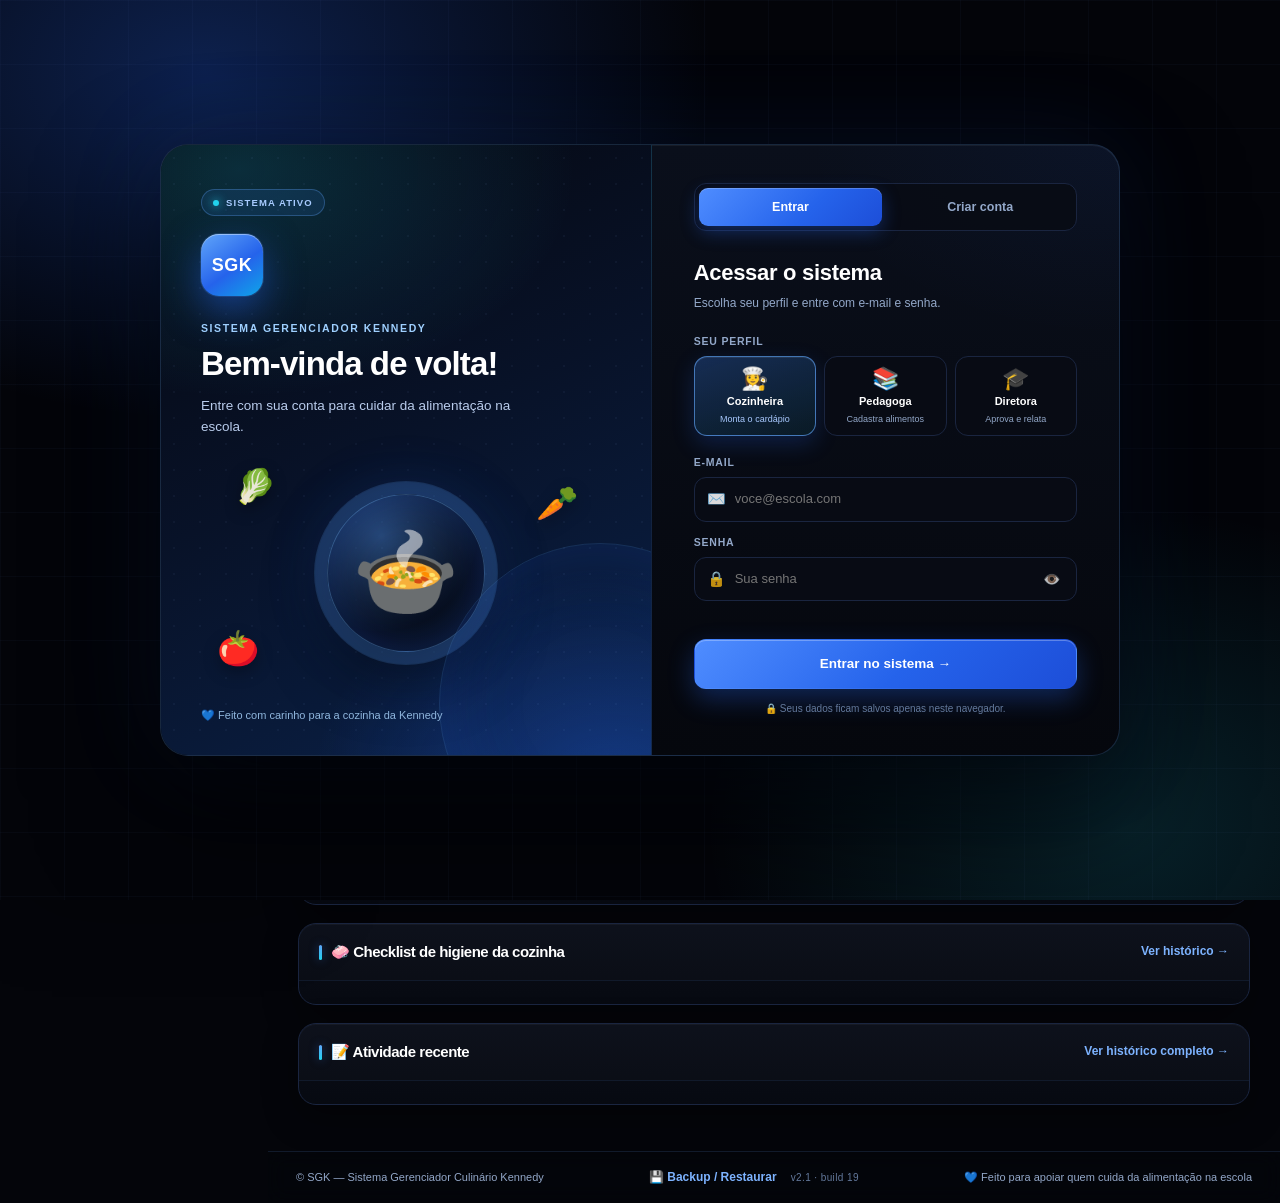
==== commit c4cf0a4a: "feat: visual polish, debounced search, backup/restore and v2.1" ====
--- a/sgk-kennedy/index.html
+++ b/sgk-kennedy/index.html
@@ -30,7 +30,7 @@
   <link rel="preconnect" href="https://fonts.googleapis.com" />
   <link rel="preconnect" href="https://fonts.gstatic.com" crossorigin />
   <link href="https://fonts.googleapis.com/css2?family=Inter:wght@400;500;600;700;800&family=Plus+Jakarta+Sans:wght@500;600;700;800&display=swap" rel="stylesheet" />
-  <link rel="stylesheet" href="css/styles.css?v=18" />
+  <link rel="stylesheet" href="css/styles.css?v=19" />
 </head>
 <body>
   <noscript>
@@ -530,6 +530,10 @@
 
     <footer class="footer">
       <span>© <span id="anoAtual"></span> SGK — Sistema Gerenciador Culinário Kennedy</span>
+      <span class="footer-acoes">
+        <button class="link-btn" id="btnBackup">💾 Backup / Restaurar</button>
+        <span class="footer-versao">v2.1 · build <span id="buildNum">19</span></span>
+      </span>
       <span>💙 Feito para apoiar quem cuida da alimentação na escola</span>
     </footer>
   </div>
@@ -561,10 +565,10 @@
   <!-- ===== Toast ===== -->
   <div class="toast-container" id="toastContainer" aria-live="polite" aria-atomic="true"></div>
 
-  <script src="js/data.js?v=18"></script>
-  <script src="js/videos-data.js?v=18"></script>
-  <script src="js/receitas-extras.js?v=18"></script>
-  <script src="js/receitas-ovos-peixes.js?v=18"></script>
-  <script src="js/app.js?v=18"></script>
+  <script src="js/data.js?v=19"></script>
+  <script src="js/videos-data.js?v=19"></script>
+  <script src="js/receitas-extras.js?v=19"></script>
+  <script src="js/receitas-ovos-peixes.js?v=19"></script>
+  <script src="js/app.js?v=19"></script>
 </body>
 </html>
--- a/sgk-kennedy/css/styles.css
+++ b/sgk-kennedy/css/styles.css
@@ -1480,3 +1480,62 @@
   body.modal-aberto .modal * { color: #111 !important; }
   body.modal-aberto .modal .passo-num { color: #fff !important; background: #333 !important; }
 }
+
+/* ============================================================
+   Acabamento sênior — microinterações, profundidade e ritmo
+   ============================================================ */
+@keyframes sgk-entrar { from { opacity: 0; transform: translateY(10px); } to { opacity: 1; transform: none; } }
+@keyframes sgk-modal { from { opacity: 0; transform: translateY(14px) scale(.975); } to { opacity: 1; transform: none; } }
+@keyframes sgk-toast { from { opacity: 0; transform: translateX(16px); } to { opacity: 1; transform: none; } }
+
+.section.active > * { animation: sgk-entrar .38s cubic-bezier(.2,.8,.2,1) both; }
+.section.active > *:nth-child(2) { animation-delay: .05s; }
+.section.active > *:nth-child(3) { animation-delay: .1s; }
+.section.active > *:nth-child(4) { animation-delay: .15s; }
+
+.modal-overlay.aberto .modal { animation: sgk-modal .28s cubic-bezier(.2,.9,.25,1) both; }
+.modal-overlay.aberto { backdrop-filter: blur(10px); -webkit-backdrop-filter: blur(10px); }
+.toast { animation: sgk-toast .3s cubic-bezier(.2,.9,.25,1) both; }
+.toast.saindo { animation: none; }
+
+/* Cartões com respiração e elevação consistente */
+.stat-card, .panel, .cardapio-dia, .hig-card, .aviso-card, .aprovacao-card {
+  transition: transform .22s ease, box-shadow .22s ease, border-color .22s ease;
+}
+.stat-card:hover, .quick-card:hover {
+  transform: translateY(-3px);
+  border-color: rgba(96,165,250,.42);
+  box-shadow: var(--glow);
+}
+.panel:hover { border-color: rgba(96,165,250,.26); }
+
+/* Tabelas mais fáceis de ler */
+.tabela thead th { position: sticky; top: 0; z-index: 2; background: var(--surface-2); }
+.tabela tbody tr:not(.grupo-categoria):nth-child(even) { background: rgba(96,165,250,.035); }
+.tabela tbody tr:not(.grupo-categoria):hover { background: rgba(96,165,250,.075); }
+.tabela tbody td { transition: background .15s ease; }
+
+/* Botões com feedback tátil */
+.btn:active, .quick-card:active, .dia-tab:active { transform: scale(.98); }
+.btn { transition: transform .16s ease, filter .16s ease, box-shadow .2s ease, background .2s ease; }
+.btn:hover { filter: brightness(1.08); }
+
+/* Rodapé com ações e versão */
+.footer { display: flex; align-items: center; justify-content: space-between; gap: 16px; flex-wrap: wrap; }
+.footer-acoes { display: inline-flex; align-items: center; gap: 14px; }
+.footer-versao { font-size: 10px; letter-spacing: .4px; color: var(--muted-2); }
+
+/* Realce sutil no herói */
+.hero { position: relative; overflow: hidden; }
+.hero::after {
+  content: ""; position: absolute; inset: -40% -10% auto auto; width: 320px; height: 320px;
+  background: radial-gradient(circle, rgba(34,211,238,.10), transparent 68%);
+  pointer-events: none;
+}
+.hero-date { display: inline-block; padding: 4px 12px; border-radius: 20px; background: var(--primaria-tinto); color: var(--verde-escuro); }
+
+/* Área de backup com aparência de código */
+#backupJson { resize: vertical; line-height: 1.45; background: var(--surface-2) !important; }
+
+body.claro .tabela thead th { background: var(--surface-3); }
+body.claro .tabela tbody tr:not(.grupo-categoria):nth-child(even) { background: rgba(37,99,235,.03); }
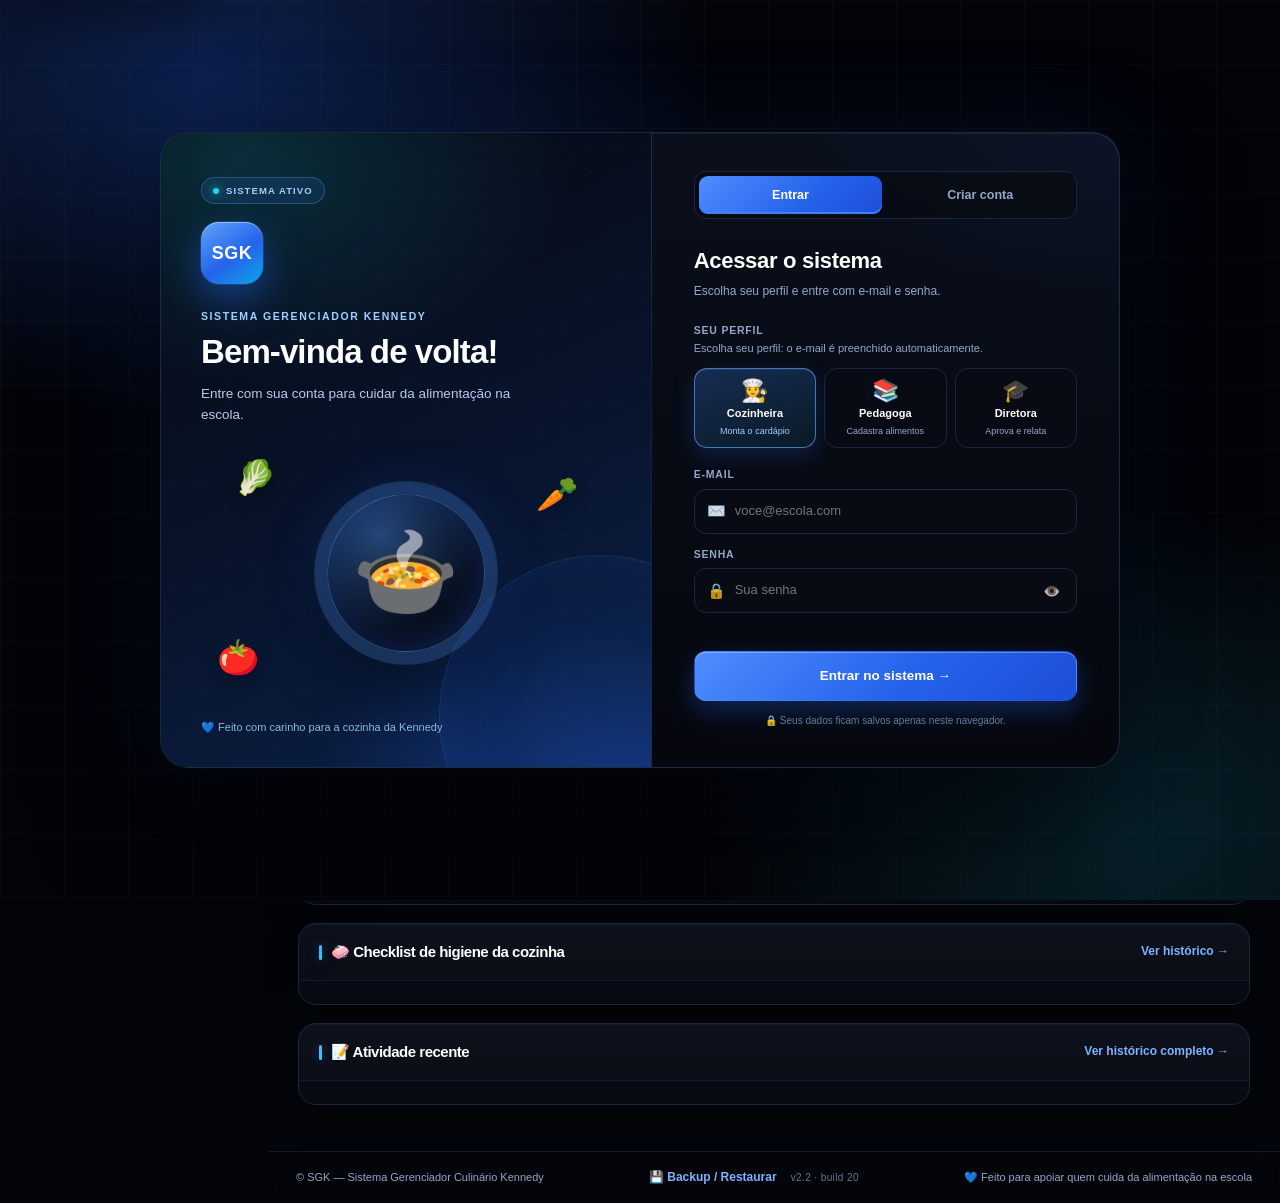
==== commit 1cfd89ef: "feat: revisao completa v2.2 - acessibilidade, robustez e acabamento" ====
--- a/sgk-kennedy/index.html
+++ b/sgk-kennedy/index.html
@@ -30,7 +30,7 @@
   <link rel="preconnect" href="https://fonts.googleapis.com" />
   <link rel="preconnect" href="https://fonts.gstatic.com" crossorigin />
   <link href="https://fonts.googleapis.com/css2?family=Inter:wght@400;500;600;700;800&family=Plus+Jakarta+Sans:wght@500;600;700;800&display=swap" rel="stylesheet" />
-  <link rel="stylesheet" href="css/styles.css?v=19" />
+  <link rel="stylesheet" href="css/styles.css?v=20" />
 </head>
 <body>
   <noscript>
@@ -39,6 +39,7 @@
       <p>O SGK precisa de JavaScript ativado no navegador para funcionar.</p>
     </div>
   </noscript>
+  <a class="skip-link" href="#content">Pular para o conteúdo</a>
 
   <!-- ===== Tela de login ===== -->
   <div class="login-screen" id="loginScreen">
@@ -59,16 +60,17 @@
       </div>
 
       <div class="login-form-area">
-        <div class="login-tabs">
-          <button class="login-tab active" data-aba="entrar">Entrar</button>
-          <button class="login-tab" data-aba="criar">Criar conta</button>
+        <div class="login-tabs" role="tablist" aria-label="Acesso ao sistema">
+          <button class="login-tab active" data-aba="entrar" role="tab" aria-selected="true" aria-controls="formLogin">Entrar</button>
+          <button class="login-tab" data-aba="criar" role="tab" aria-selected="false" aria-controls="formCriar">Criar conta</button>
         </div>
 
         <form class="login-form" id="formLogin">
           <h3>Acessar o sistema</h3>
           <p class="login-sub">Escolha seu perfil e entre com e-mail e senha.</p>
-          <label>Seu perfil</label>
-          <div class="perfil-opcoes" role="radiogroup" aria-label="Selecionar perfil no login">
+          <label for="perfilGrupo">Seu perfil</label>
+          <p class="login-dica">Escolha seu perfil: o e-mail é preenchido automaticamente.</p>
+          <div class="perfil-opcoes" id="perfilGrupo" role="radiogroup" aria-label="Selecionar perfil no login">
             <button type="button" class="perfil-opcao active" data-perfil="tia" role="radio" aria-checked="true">
               <span class="po-ico">👩‍🍳</span><strong>Cozinheira</strong><small>Monta o cardápio</small>
             </button>
@@ -317,7 +319,7 @@
         <div class="filtro-categoria-wrap">
           <span class="rotulo">🔍 Buscar no cardápio:</span>
           <div class="busca-wrap" style="margin-left:0;width:100%;max-width:360px">
-            <span>🔎</span><input type="search" id="buscaCardapio" placeholder="Ex.: frango, suco, sobremesa..." />
+            <span>🔎</span><input type="search" id="buscaCardapio" placeholder="Ex.: frango, suco, sobremesa..." aria-label="Buscar no cardápio" />
           </div>
         </div>
         <div class="semana-tabs" id="semanaTabs"></div>
@@ -361,7 +363,7 @@
           <button class="chip" data-cat="Salgados">Salgados</button>
           <div class="busca-wrap">
             <span>🔍</span>
-            <input type="search" id="buscaReceita" placeholder="Buscar receita..." />
+            <input type="search" id="buscaReceita" placeholder="Buscar receita..." aria-label="Buscar receita" />
           </div>
         </div>
 
@@ -374,7 +376,7 @@
         <div class="page-intro">
           <div>
             <h2>📦 Controle de Estoque</h2>
-            <p>Cadastre alimentos com quantidade, preço e validade. Somente a Cozinheira e a Diretora podem gerenciar. Remova qualquer item quando precisar.</p>
+            <p>Cadastre alimentos com quantidade, preço e validade. Cozinheira, Pedagoga e Diretora podem gerenciar o estoque. Remova qualquer item quando precisar.</p>
           </div>
           <button class="btn btn-primary" id="btnNovoItem">➕ Cadastrar alimento</button>
         </div>
@@ -389,7 +391,7 @@
             <h3>📋 Inventário</h3>
             <div class="busca-wrap">
               <span>🔍</span>
-              <input type="search" id="buscaEstoque" placeholder="Buscar item..." />
+              <input type="search" id="buscaEstoque" placeholder="Buscar item..." aria-label="Buscar item no estoque" />
             </div>
           </div>
           <div class="tabela-wrap">
@@ -416,7 +418,7 @@
         <div class="filtro-categoria-wrap">
           <span class="rotulo">🔍 Buscar dica:</span>
           <div class="busca-wrap" style="margin-left:0;width:100%;max-width:340px">
-            <span>🔎</span><input type="search" id="buscaHigiene" placeholder="Ex.: mãos, geladeira, alergia..." />
+            <span>🔎</span><input type="search" id="buscaHigiene" placeholder="Ex.: mãos, geladeira, alergia..." aria-label="Buscar dica de higiene" />
           </div>
         </div>
         <div class="higiene-banner">
@@ -461,7 +463,7 @@
         <div class="filtro-categoria-wrap">
           <span class="rotulo">🔍 Buscar aviso:</span>
           <div class="busca-wrap" style="margin-left:0;width:100%;max-width:340px">
-            <span>🔎</span><input type="search" id="buscaAvisos" placeholder="Ex.: manutenção, cardápio, entrega..." />
+            <span>🔎</span><input type="search" id="buscaAvisos" placeholder="Ex.: manutenção, cardápio, entrega..." aria-label="Buscar aviso" />
           </div>
         </div>
         <div class="avisos-lista" id="avisosLista"></div>
@@ -506,7 +508,7 @@
             <h3>📋 Registros do mês</h3>
             <div style="display:flex;align-items:center;gap:12px;flex-wrap:wrap">
               <div class="busca-wrap" style="margin-left:0">
-                <span>🔍</span><input type="search" id="buscaDesperdicio" placeholder="Buscar registro..." />
+                <span>🔍</span><input type="search" id="buscaDesperdicio" placeholder="Buscar registro..." aria-label="Buscar registro de desperdício" />
               </div>
               <button class="link-btn" id="btnExportar">⬇️ Exportar CSV</button>
             </div>
@@ -532,7 +534,7 @@
       <span>© <span id="anoAtual"></span> SGK — Sistema Gerenciador Culinário Kennedy</span>
       <span class="footer-acoes">
         <button class="link-btn" id="btnBackup">💾 Backup / Restaurar</button>
-        <span class="footer-versao">v2.1 · build <span id="buildNum">19</span></span>
+        <span class="footer-versao">v2.2 · build <span id="buildNum">20</span></span>
       </span>
       <span>💙 Feito para apoiar quem cuida da alimentação na escola</span>
     </footer>
@@ -565,10 +567,10 @@
   <!-- ===== Toast ===== -->
   <div class="toast-container" id="toastContainer" aria-live="polite" aria-atomic="true"></div>
 
-  <script src="js/data.js?v=19"></script>
-  <script src="js/videos-data.js?v=19"></script>
-  <script src="js/receitas-extras.js?v=19"></script>
-  <script src="js/receitas-ovos-peixes.js?v=19"></script>
-  <script src="js/app.js?v=19"></script>
+  <script src="js/data.js?v=20"></script>
+  <script src="js/videos-data.js?v=20"></script>
+  <script src="js/receitas-extras.js?v=20"></script>
+  <script src="js/receitas-ovos-peixes.js?v=20"></script>
+  <script src="js/app.js?v=20"></script>
 </body>
 </html>
--- a/sgk-kennedy/css/styles.css
+++ b/sgk-kennedy/css/styles.css
@@ -1246,6 +1246,7 @@
 .login-erro { min-height: 18px; font-size: 11.5px; color: var(--vermelho); margin: 10px 0 2px; }
 .login-submit { width: 100%; padding: 13px; margin-top: 8px; font-size: 13.5px; border-radius: 12px; }
 .login-nota { margin-top: 12px; font-size: 10px; color: var(--muted-2); text-align: center; }
+.login-dica { font-size: 11px; color: var(--muted); margin: -4px 0 10px; }
 @media (max-height: 820px) {
   .login-card { min-height: 0; }
   .login-brand { padding: 30px 34px 24px; }
@@ -1539,3 +1540,40 @@
 
 body.claro .tabela thead th { background: var(--surface-3); }
 body.claro .tabela tbody tr:not(.grupo-categoria):nth-child(even) { background: rgba(37,99,235,.03); }
+
+/* ============================================================
+   Acabamento final — detalhes de acessibilidade e interação
+   ============================================================ */
+.skip-link {
+  position: fixed; top: -60px; left: 16px; z-index: 9999;
+  background: var(--primaria-forte); color: #fff; font-weight: 700;
+  padding: 10px 16px; border-radius: 10px; text-decoration: none;
+  box-shadow: var(--sombra-md); transition: top .2s ease;
+}
+.skip-link:focus { top: 12px; }
+
+.login-tab[aria-selected="true"] { box-shadow: inset 0 -2px 0 var(--primaria); }
+.nav-item[aria-current="page"] { box-shadow: inset 3px 0 0 var(--primaria); }
+.chip { transition: transform .15s ease, background .18s ease, border-color .18s ease, color .18s ease; }
+.chip:hover { transform: translateY(-1px); }
+.chip.active { box-shadow: 0 4px 14px rgba(37,99,235,.18); }
+
+.empty-state .es-ico { display: inline-block; animation: sgk-flutuar 3s ease-in-out infinite; }
+@keyframes sgk-flutuar { 0%,100% { transform: translateY(0); } 50% { transform: translateY(-5px); } }
+
+.tabela thead th { letter-spacing: .3px; text-transform: uppercase; font-size: 10.5px; }
+.tabela td { vertical-align: middle; }
+
+.toast { max-width: min(420px, calc(100vw - 32px)); }
+.progress-fill { position: relative; overflow: hidden; }
+.progress-fill::after {
+  content: ""; position: absolute; inset: 0;
+  background: linear-gradient(90deg, transparent, rgba(255,255,255,.35), transparent);
+  transform: translateX(-100%); animation: sgk-brilho 2.2s ease-in-out infinite;
+}
+@keyframes sgk-brilho { 0% { transform: translateX(-100%); } 60%,100% { transform: translateX(100%); } }
+
+#modalOverlay .modal { max-height: min(88vh, 900px); }
+#modalBody { scrollbar-width: thin; }
+::-webkit-scrollbar-thumb { background: rgba(96,165,250,.35); border-radius: 8px; }
+::-webkit-scrollbar-thumb:hover { background: rgba(96,165,250,.6); }
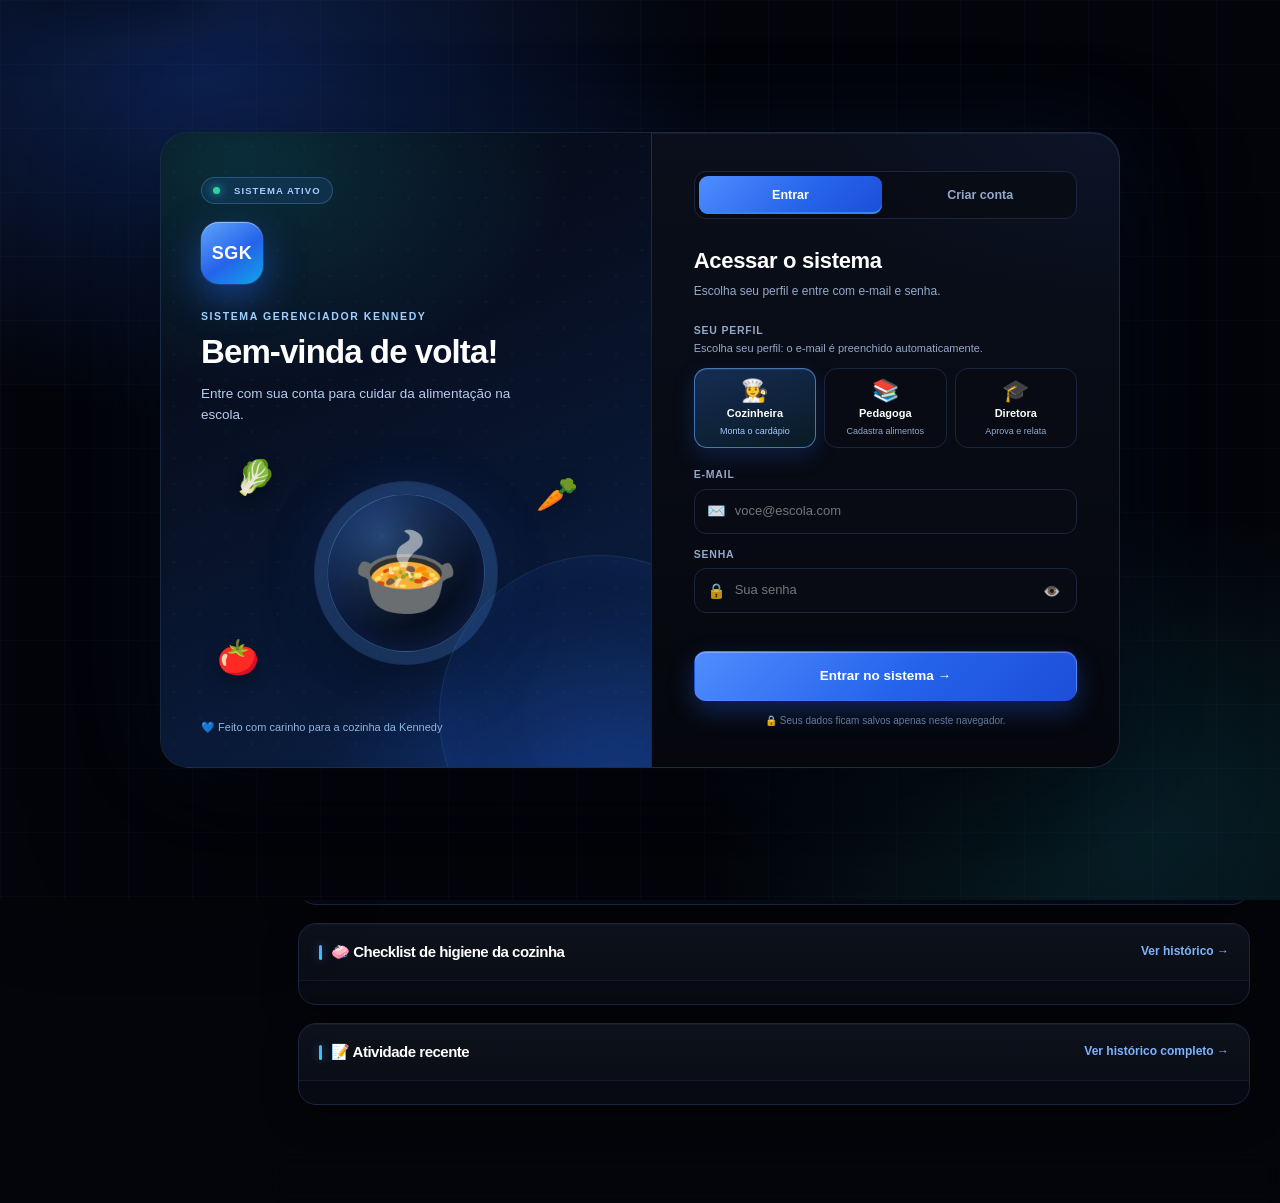
==== commit f314de6e: "docs: README reorganizado com badges e fluxogramas; site v2.3 com polimento visual" ====
--- a/sgk-kennedy/index.html
+++ b/sgk-kennedy/index.html
@@ -30,7 +30,7 @@
   <link rel="preconnect" href="https://fonts.googleapis.com" />
   <link rel="preconnect" href="https://fonts.gstatic.com" crossorigin />
   <link href="https://fonts.googleapis.com/css2?family=Inter:wght@400;500;600;700;800&family=Plus+Jakarta+Sans:wght@500;600;700;800&display=swap" rel="stylesheet" />
-  <link rel="stylesheet" href="css/styles.css?v=20" />
+  <link rel="stylesheet" href="css/styles.css?v=21" />
 </head>
 <body>
   <noscript>
@@ -249,7 +249,7 @@
         <div class="section-heading">
           <div>
             <h3>Acesso rápido</h3>
-            <p>O que você mais usa no dia a dia</p>
+            <p>Atalhos para o que você mais usa no dia a dia</p>
           </div>
         </div>
         <div class="quick-grid">
@@ -350,6 +350,7 @@
           </div>
           <button class="btn btn-primary" id="btnNovaReceita">➕ Nova receita</button>
         </div>
+        <p class="hint" style="margin: -4px 0 14px">Mais de 1.000 receitas organizadas por categoria. Use os filtros ou a busca para encontrar a receita ideal.</p>
 
         <div class="filtros" id="filtrosReceitas">
           <button class="chip active" data-cat="Todas">Todas</button>
@@ -534,7 +535,7 @@
       <span>© <span id="anoAtual"></span> SGK — Sistema Gerenciador Culinário Kennedy</span>
       <span class="footer-acoes">
         <button class="link-btn" id="btnBackup">💾 Backup / Restaurar</button>
-        <span class="footer-versao">v2.2 · build <span id="buildNum">20</span></span>
+        <span class="footer-versao">v2.3 · build <span id="buildNum">21</span></span>
       </span>
       <span>💙 Feito para apoiar quem cuida da alimentação na escola</span>
     </footer>
@@ -567,10 +568,10 @@
   <!-- ===== Toast ===== -->
   <div class="toast-container" id="toastContainer" aria-live="polite" aria-atomic="true"></div>
 
-  <script src="js/data.js?v=20"></script>
-  <script src="js/videos-data.js?v=20"></script>
-  <script src="js/receitas-extras.js?v=20"></script>
-  <script src="js/receitas-ovos-peixes.js?v=20"></script>
-  <script src="js/app.js?v=20"></script>
+  <script src="js/data.js?v=21"></script>
+  <script src="js/videos-data.js?v=21"></script>
+  <script src="js/receitas-extras.js?v=21"></script>
+  <script src="js/receitas-ovos-peixes.js?v=21"></script>
+  <script src="js/app.js?v=21"></script>
 </body>
 </html>
--- a/sgk-kennedy/css/styles.css
+++ b/sgk-kennedy/css/styles.css
@@ -1577,3 +1577,43 @@
 #modalBody { scrollbar-width: thin; }
 ::-webkit-scrollbar-thumb { background: rgba(96,165,250,.35); border-radius: 8px; }
 ::-webkit-scrollbar-thumb:hover { background: rgba(96,165,250,.6); }
+
+/* ============================================================
+   Polimento final v2.2 — detalhes de percepção visual
+   ============================================================ */
+@keyframes sgk-pulso {
+  0%, 100% { box-shadow: 0 0 0 0 rgba(52,211,153,.5); }
+  50% { box-shadow: 0 0 0 6px rgba(52,211,153,0); }
+}
+.login-status { position: relative; }
+.login-status::before {
+  content: ""; display: inline-block; width: 7px; height: 7px;
+  border-radius: 50%; background: #34d399; margin-right: 7px;
+  vertical-align: middle; animation: sgk-pulso 2s ease-out infinite;
+}
+
+.hero { background-size: auto, auto, 120% 120%, 120% 120%, auto; }
+.hero-text { max-width: 620px; }
+.hero h2 span {
+  position: relative;
+  text-shadow: 0 0 28px rgba(96,165,250,.45);
+}
+
+.stat-card { min-height: 92px; }
+.stat-card .stat-icon { transition: transform .25s ease; }
+.stat-card:hover .stat-icon { transform: scale(1.08) rotate(-4deg); }
+.stat-info strong { font-variant-numeric: tabular-nums; }
+
+.quick-card { position: relative; overflow: hidden; }
+.quick-card .qc-arrow { transition: transform .2s ease; }
+
+.panel-head { border-bottom: 1px solid var(--border-soft); }
+
+.semana-tabs .dia-tab { transition: transform .16s ease, background .18s ease, border-color .18s ease; }
+.semana-tabs .dia-tab:hover { transform: translateY(-2px); }
+
+.resultado-busca { transition: transform .16s ease, border-color .18s ease; }
+.resultado-busca:hover { transform: translateX(3px); }
+
+body.claro .login-status::before { background: #059669; }
+body.claro .hero h2 span { text-shadow: 0 0 24px rgba(37,99,235,.25); }
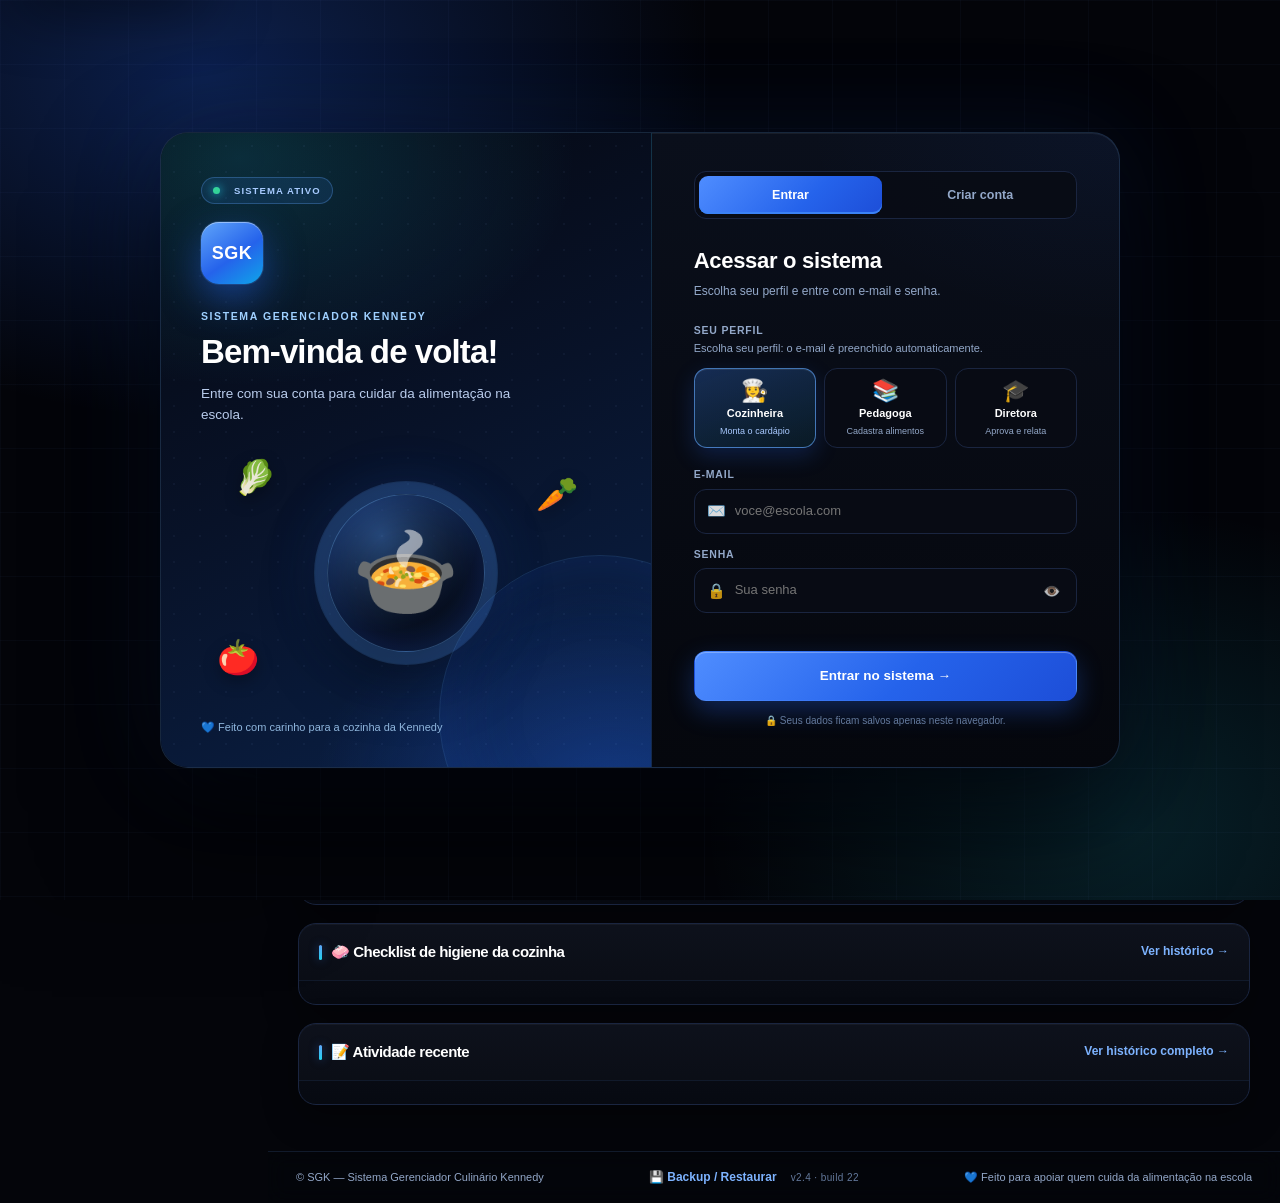
==== commit 443d6110: "feat: atalho de acesso direto para desenvolvimento sem login" ====
--- a/sgk-kennedy/index.html
+++ b/sgk-kennedy/index.html
@@ -30,7 +30,7 @@
   <link rel="preconnect" href="https://fonts.googleapis.com" />
   <link rel="preconnect" href="https://fonts.gstatic.com" crossorigin />
   <link href="https://fonts.googleapis.com/css2?family=Inter:wght@400;500;600;700;800&family=Plus+Jakarta+Sans:wght@500;600;700;800&display=swap" rel="stylesheet" />
-  <link rel="stylesheet" href="css/styles.css?v=21" />
+  <link rel="stylesheet" href="css/styles.css?v=22" />
 </head>
 <body>
   <noscript>
@@ -535,7 +535,7 @@
       <span>© <span id="anoAtual"></span> SGK — Sistema Gerenciador Culinário Kennedy</span>
       <span class="footer-acoes">
         <button class="link-btn" id="btnBackup">💾 Backup / Restaurar</button>
-        <span class="footer-versao">v2.3 · build <span id="buildNum">21</span></span>
+        <span class="footer-versao">v2.4 · build <span id="buildNum">22</span></span>
       </span>
       <span>💙 Feito para apoiar quem cuida da alimentação na escola</span>
     </footer>
@@ -568,10 +568,10 @@
   <!-- ===== Toast ===== -->
   <div class="toast-container" id="toastContainer" aria-live="polite" aria-atomic="true"></div>
 
-  <script src="js/data.js?v=21"></script>
-  <script src="js/videos-data.js?v=21"></script>
-  <script src="js/receitas-extras.js?v=21"></script>
-  <script src="js/receitas-ovos-peixes.js?v=21"></script>
-  <script src="js/app.js?v=21"></script>
+  <script src="js/data.js?v=22"></script>
+  <script src="js/videos-data.js?v=22"></script>
+  <script src="js/receitas-extras.js?v=22"></script>
+  <script src="js/receitas-ovos-peixes.js?v=22"></script>
+  <script src="js/app.js?v=22"></script>
 </body>
 </html>
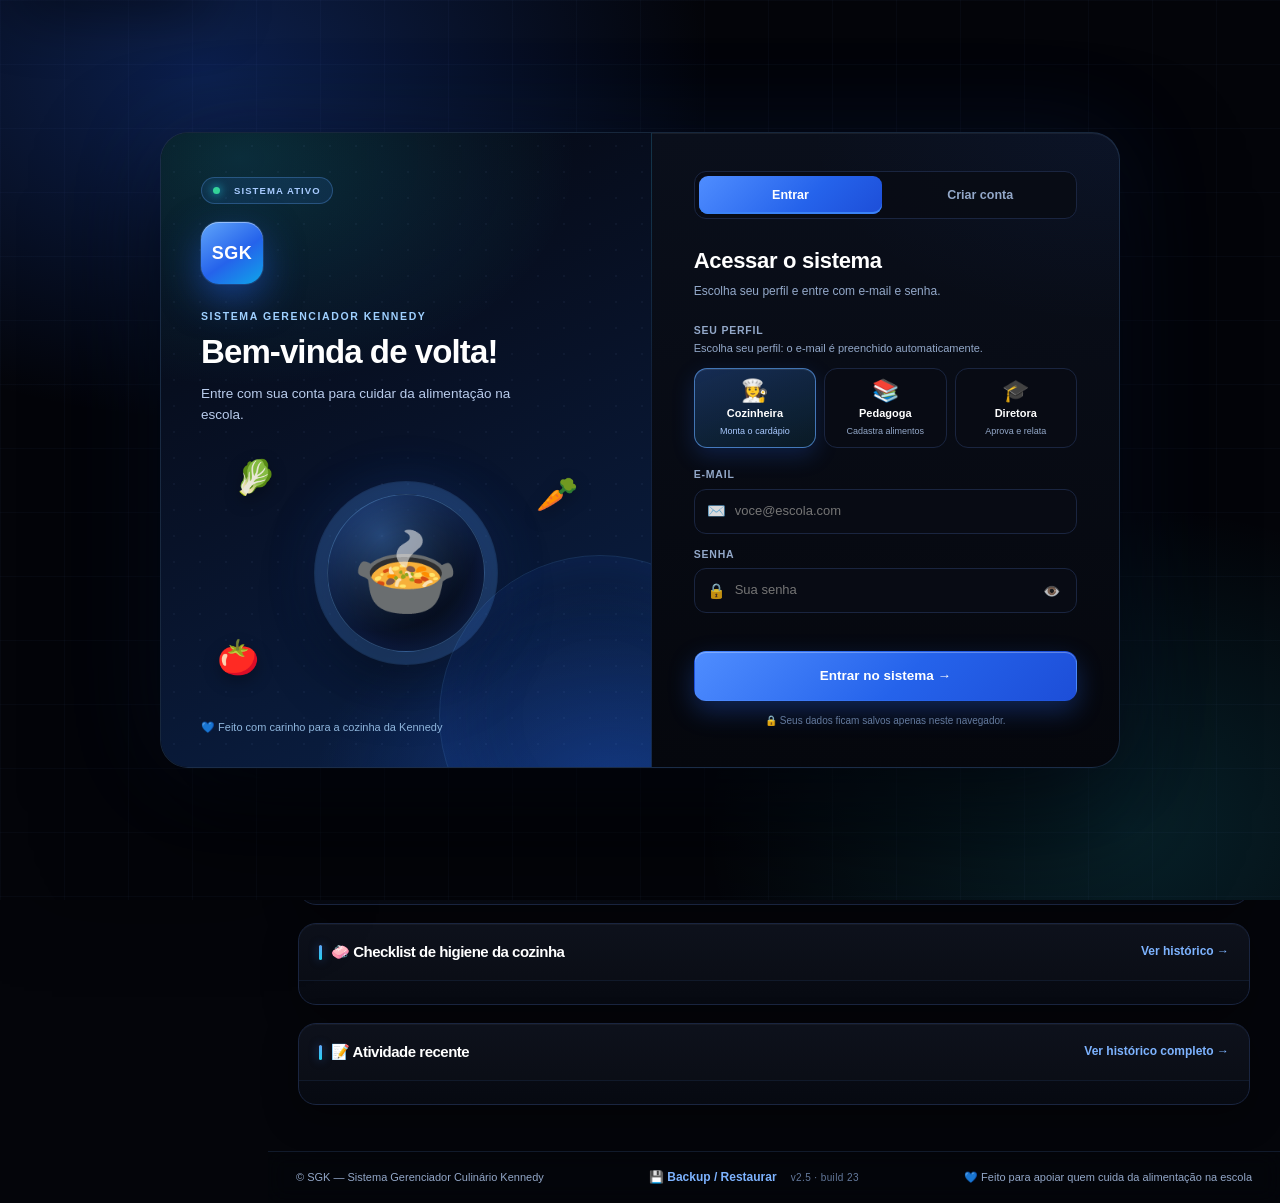
==== commit 4ba1420c: "fix: acesso direto entra como cozinheira para montar o cardapio" ====
--- a/sgk-kennedy/index.html
+++ b/sgk-kennedy/index.html
@@ -30,7 +30,7 @@
   <link rel="preconnect" href="https://fonts.googleapis.com" />
   <link rel="preconnect" href="https://fonts.gstatic.com" crossorigin />
   <link href="https://fonts.googleapis.com/css2?family=Inter:wght@400;500;600;700;800&family=Plus+Jakarta+Sans:wght@500;600;700;800&display=swap" rel="stylesheet" />
-  <link rel="stylesheet" href="css/styles.css?v=22" />
+  <link rel="stylesheet" href="css/styles.css?v=23" />
 </head>
 <body>
   <noscript>
@@ -535,7 +535,7 @@
       <span>© <span id="anoAtual"></span> SGK — Sistema Gerenciador Culinário Kennedy</span>
       <span class="footer-acoes">
         <button class="link-btn" id="btnBackup">💾 Backup / Restaurar</button>
-        <span class="footer-versao">v2.4 · build <span id="buildNum">22</span></span>
+        <span class="footer-versao">v2.5 · build <span id="buildNum">23</span></span>
       </span>
       <span>💙 Feito para apoiar quem cuida da alimentação na escola</span>
     </footer>
@@ -568,10 +568,10 @@
   <!-- ===== Toast ===== -->
   <div class="toast-container" id="toastContainer" aria-live="polite" aria-atomic="true"></div>
 
-  <script src="js/data.js?v=22"></script>
-  <script src="js/videos-data.js?v=22"></script>
-  <script src="js/receitas-extras.js?v=22"></script>
-  <script src="js/receitas-ovos-peixes.js?v=22"></script>
-  <script src="js/app.js?v=22"></script>
+  <script src="js/data.js?v=23"></script>
+  <script src="js/videos-data.js?v=23"></script>
+  <script src="js/receitas-extras.js?v=23"></script>
+  <script src="js/receitas-ovos-peixes.js?v=23"></script>
+  <script src="js/app.js?v=23"></script>
 </body>
 </html>
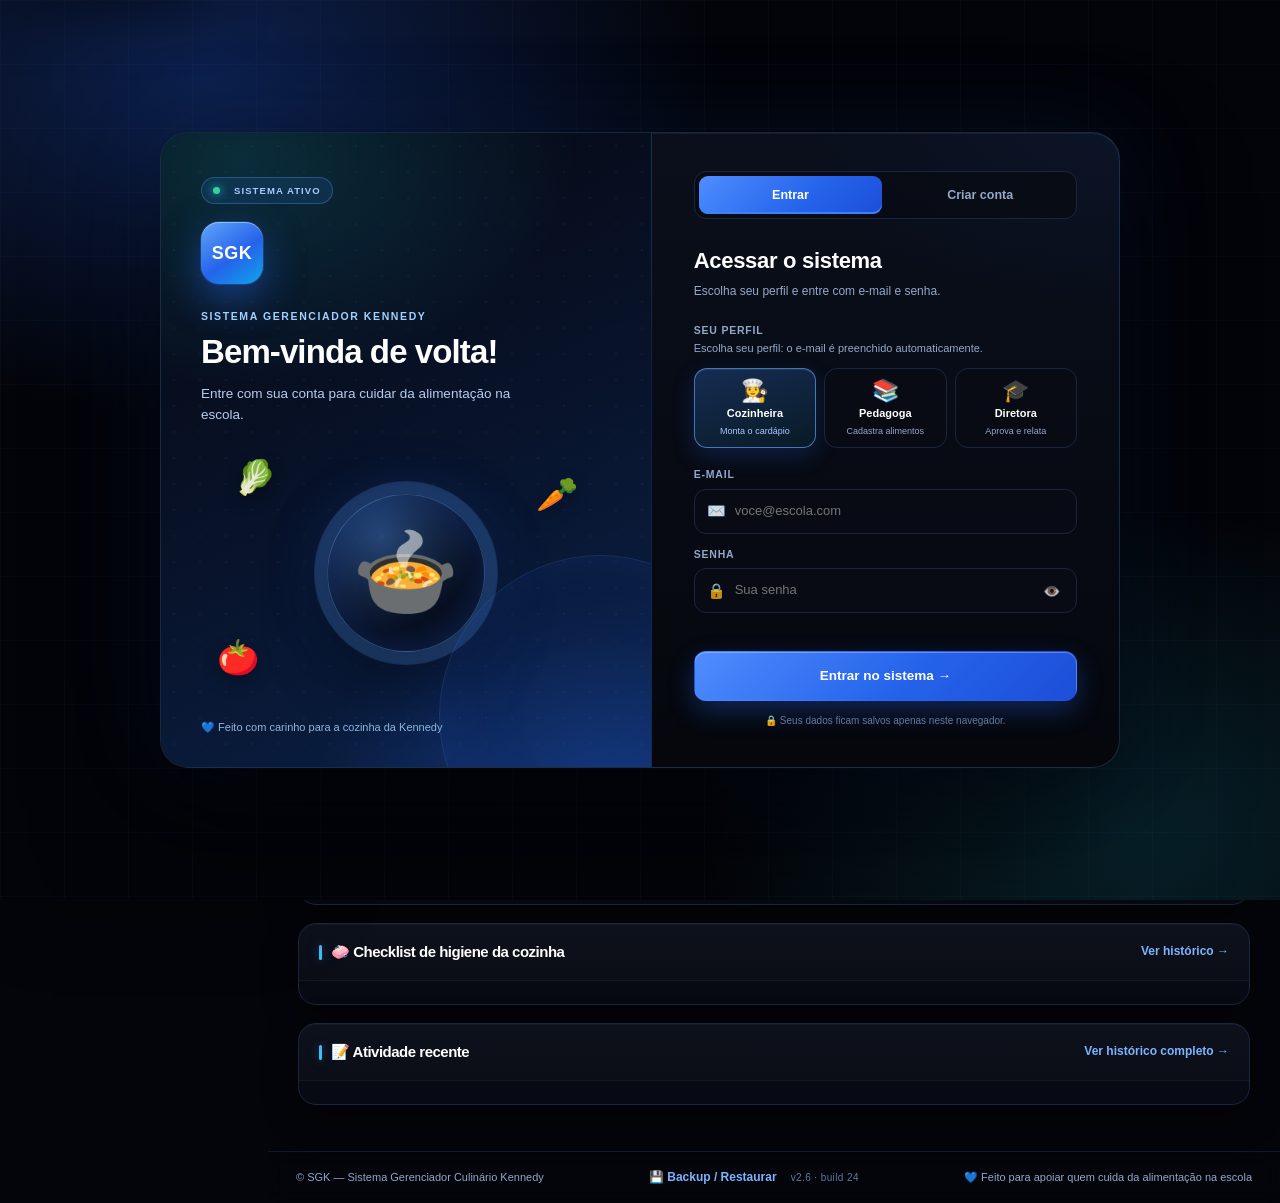
==== commit 9717901f: "feat: desperdicio pesado pelas tias, metas de reducao e icones automaticos no cardapio" ====
--- a/sgk-kennedy/index.html
+++ b/sgk-kennedy/index.html
@@ -30,7 +30,7 @@
   <link rel="preconnect" href="https://fonts.googleapis.com" />
   <link rel="preconnect" href="https://fonts.gstatic.com" crossorigin />
   <link href="https://fonts.googleapis.com/css2?family=Inter:wght@400;500;600;700;800&family=Plus+Jakarta+Sans:wght@500;600;700;800&display=swap" rel="stylesheet" />
-  <link rel="stylesheet" href="css/styles.css?v=23" />
+  <link rel="stylesheet" href="css/styles.css?v=24" />
 </head>
 <body>
   <noscript>
@@ -233,6 +233,7 @@
               <button class="btn btn-primary" data-go="receitas">📖 Ver Receitas</button>
               <button class="btn btn-outline" data-go="cardapio">📅 Cardápio da Semana</button>
               <button class="btn btn-ghost" id="btnCadastrarAlimento">➕ Cadastrar alimento</button>
+              <button class="btn btn-outline so-tia" id="btnDesperdicioRapido">⚖️ Registrar desperdício do dia</button>
             </div>
           </div>
           <div class="hero-art" aria-hidden="true">
@@ -488,8 +489,13 @@
             <h2>📊 Relatório de Desperdício</h2>
             <p id="relatorioSubtitulo">Acompanhamento mensal de perdas e sugestões de redução.</p>
           </div>
-          <button class="btn btn-primary" id="btnNovoDesperdicio">➕ Registrar desperdício</button>
-        </div>
+          <div style="display:flex;gap:8px;flex-wrap:wrap">
+            <button class="btn btn-primary" id="btnNovoDesperdicio">⚖️ Registrar desperdício do dia</button>
+            <button class="btn btn-outline" id="btnMetaDesperdicio">🎯 Definir meta</button>
+          </div>
+        </div>
+
+        <div class="panel" id="painelMetas" style="margin-bottom: 18px"></div>
 
         <div class="stats-grid" id="relatorioStats"></div>
 
@@ -535,7 +541,7 @@
       <span>© <span id="anoAtual"></span> SGK — Sistema Gerenciador Culinário Kennedy</span>
       <span class="footer-acoes">
         <button class="link-btn" id="btnBackup">💾 Backup / Restaurar</button>
-        <span class="footer-versao">v2.5 · build <span id="buildNum">23</span></span>
+        <span class="footer-versao">v2.6 · build <span id="buildNum">24</span></span>
       </span>
       <span>💙 Feito para apoiar quem cuida da alimentação na escola</span>
     </footer>
@@ -568,10 +574,10 @@
   <!-- ===== Toast ===== -->
   <div class="toast-container" id="toastContainer" aria-live="polite" aria-atomic="true"></div>
 
-  <script src="js/data.js?v=23"></script>
-  <script src="js/videos-data.js?v=23"></script>
-  <script src="js/receitas-extras.js?v=23"></script>
-  <script src="js/receitas-ovos-peixes.js?v=23"></script>
-  <script src="js/app.js?v=23"></script>
+  <script src="js/data.js?v=24"></script>
+  <script src="js/videos-data.js?v=24"></script>
+  <script src="js/receitas-extras.js?v=24"></script>
+  <script src="js/receitas-ovos-peixes.js?v=24"></script>
+  <script src="js/app.js?v=24"></script>
 </body>
 </html>
--- a/sgk-kennedy/css/styles.css
+++ b/sgk-kennedy/css/styles.css
@@ -1617,3 +1617,24 @@
 
 body.claro .login-status::before { background: #059669; }
 body.claro .hero h2 span { text-shadow: 0 0 24px rgba(37,99,235,.25); }
+
+/* ============================================================
+   Metas de desperdício + preview de ícones do cardápio
+   ============================================================ */
+.metas-grid { display: grid; grid-template-columns: 1fr 1fr; gap: 14px; padding: 14px 18px 18px; }
+.meta-card { background: rgba(96,165,250,.05); border: 1px solid var(--border-soft); border-radius: 12px; padding: 13px 14px; }
+.meta-card.meta-risco { background: rgba(251,113,133,.07); border-color: rgba(251,113,133,.28); }
+.meta-top { display: flex; justify-content: space-between; align-items: center; gap: 10px; font-size: 12px; margin-bottom: 8px; }
+.meta-top strong { color: var(--text); }
+.meta-top span { color: var(--muted); font-variant-numeric: tabular-nums; }
+.meta-bar { height: 9px; border-radius: 20px; background: var(--surface-3); overflow: hidden; }
+.meta-fill { height: 100%; border-radius: 20px; background: linear-gradient(90deg, #2563eb, #22d3ee); transition: width .3s; }
+.meta-risco .meta-fill { background: linear-gradient(90deg, #f43f5e, #fbbf24); }
+.meta-card small { display: block; margin-top: 6px; font-size: 10.5px; color: var(--muted-2); }
+
+.icones-preview { display: flex; gap: 8px; flex-wrap: wrap; margin: -4px 0 14px; }
+.icone-chip { display: inline-flex; align-items: center; gap: 6px; padding: 5px 10px; border-radius: 20px; background: var(--surface-2); border: 1px solid var(--border-soft); font-size: 10.5px; color: var(--muted); }
+.icone-chip b { font-size: 16px; }
+body.claro .meta-top strong { color: #0f172a; }
+
+@media (max-width: 700px) { .metas-grid { grid-template-columns: 1fr; } }
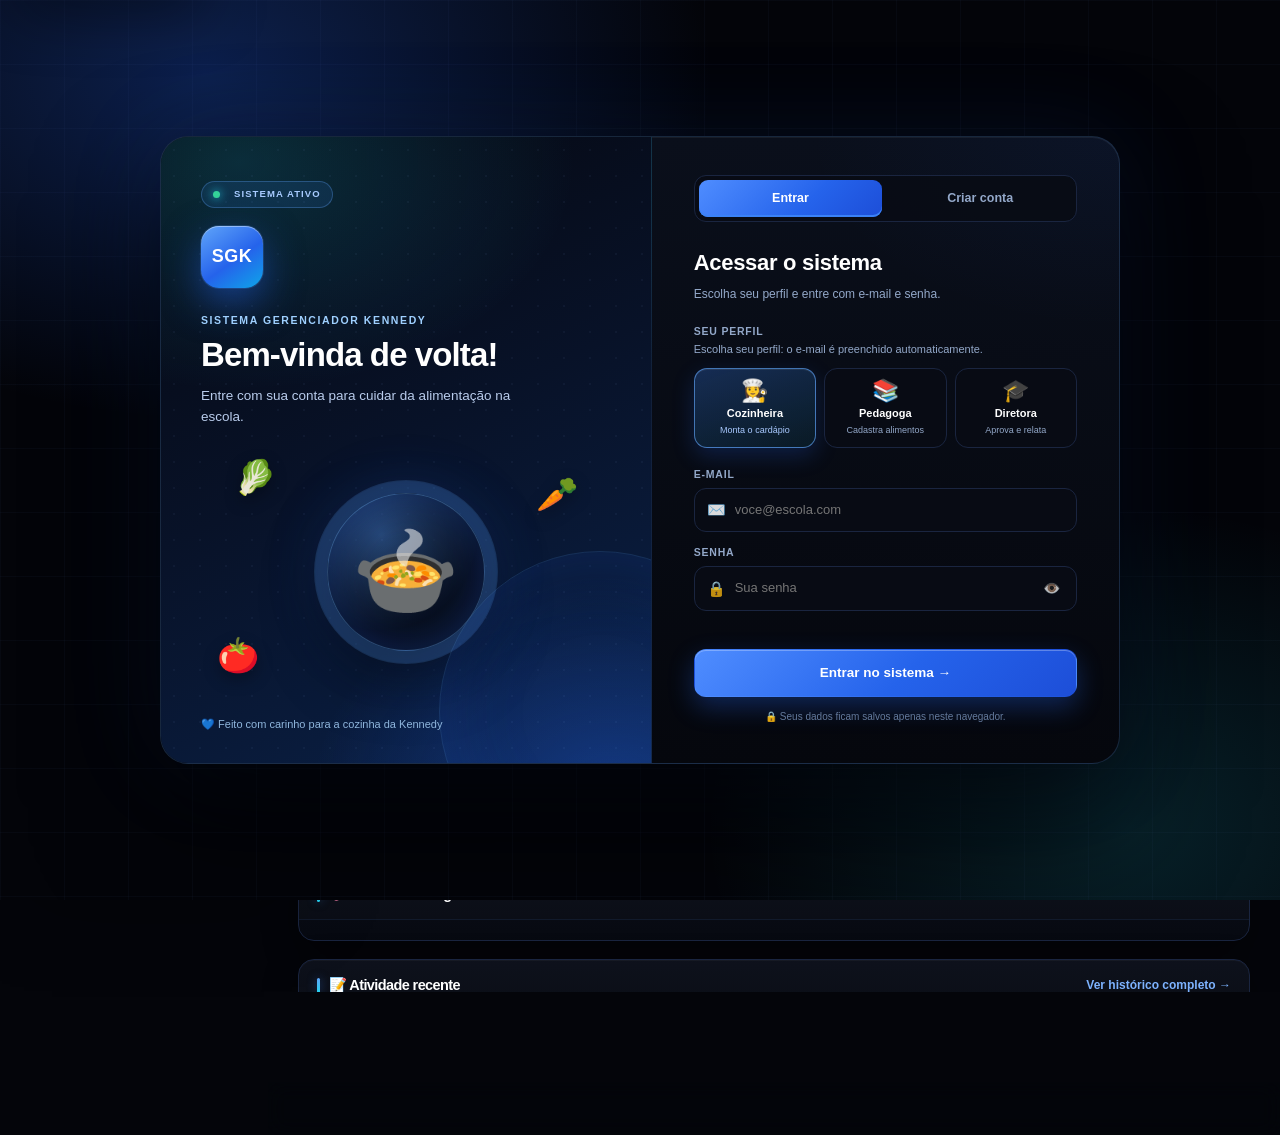
==== commit 95f68cff: "feat: redesign visual v3 - hierarquia, responsividade e organizacao" ====
--- a/sgk-kennedy/index.html
+++ b/sgk-kennedy/index.html
@@ -30,7 +30,7 @@
   <link rel="preconnect" href="https://fonts.googleapis.com" />
   <link rel="preconnect" href="https://fonts.gstatic.com" crossorigin />
   <link href="https://fonts.googleapis.com/css2?family=Inter:wght@400;500;600;700;800&family=Plus+Jakarta+Sans:wght@500;600;700;800&display=swap" rel="stylesheet" />
-  <link rel="stylesheet" href="css/styles.css?v=24" />
+  <link rel="stylesheet" href="css/styles.css?v=25" />
 </head>
 <body>
   <noscript>
@@ -541,7 +541,7 @@
       <span>© <span id="anoAtual"></span> SGK — Sistema Gerenciador Culinário Kennedy</span>
       <span class="footer-acoes">
         <button class="link-btn" id="btnBackup">💾 Backup / Restaurar</button>
-        <span class="footer-versao">v2.6 · build <span id="buildNum">24</span></span>
+        <span class="footer-versao">v2.7 · build <span id="buildNum">25</span></span>
       </span>
       <span>💙 Feito para apoiar quem cuida da alimentação na escola</span>
     </footer>
@@ -574,10 +574,10 @@
   <!-- ===== Toast ===== -->
   <div class="toast-container" id="toastContainer" aria-live="polite" aria-atomic="true"></div>
 
-  <script src="js/data.js?v=24"></script>
-  <script src="js/videos-data.js?v=24"></script>
-  <script src="js/receitas-extras.js?v=24"></script>
-  <script src="js/receitas-ovos-peixes.js?v=24"></script>
-  <script src="js/app.js?v=24"></script>
+  <script src="js/data.js?v=25"></script>
+  <script src="js/videos-data.js?v=25"></script>
+  <script src="js/receitas-extras.js?v=25"></script>
+  <script src="js/receitas-ovos-peixes.js?v=25"></script>
+  <script src="js/app.js?v=25"></script>
 </body>
 </html>
--- a/sgk-kennedy/css/styles.css
+++ b/sgk-kennedy/css/styles.css
@@ -1638,3 +1638,97 @@
 body.claro .meta-top strong { color: #0f172a; }
 
 @media (max-width: 700px) { .metas-grid { grid-template-columns: 1fr; } }
+
+/* ============================================================
+   DESIGN SYSTEM v3 — padronização visual e hierarquia
+   ============================================================ */
+:root {
+  --esp-1: 6px; --esp-2: 10px; --esp-3: 14px; --esp-4: 20px; --esp-5: 28px;
+  --raio-sm: 12px; --raio-md: 16px; --raio-lg: 22px;
+}
+
+/* Tipografia consistente */
+body { font-size: 14.5px; line-height: 1.55; }
+h1, h2, h3, h4 { letter-spacing: -.6px; }
+.content { padding: 26px 30px 50px; }
+.page-intro { margin-bottom: 22px; }
+.page-intro h2 { font-size: 25px; }
+
+/* Topbar mais respirável e hierárquica */
+.topbar { padding: 11px 26px; gap: 14px; }
+.topbar-title h1 { font-size: 20px; font-weight: 800; }
+.icon-btn { width: 40px; height: 40px; }
+
+/* Herói com melhor distribuição e botões alinhados */
+.hero { padding: 28px 32px; border-radius: var(--raio-lg); }
+.hero h2 { font-size: 34px; white-space: nowrap; }
+.hero p { font-size: 13.5px; max-width: 660px; line-height: 1.6; }
+.hero-text { max-width: 680px; }
+.hero-actions { margin-top: 20px; gap: 8px; }
+.hero-actions .btn { padding: 10px 14px; font-size: 12px; white-space: nowrap; }
+.hero-date { font-size: 11px; font-weight: 700; }
+
+/* Grade de estatísticas uniforme */
+.stats-grid { gap: 14px; margin: 24px 0; }
+.stat-card { padding: 17px 18px; border-radius: var(--raio-md); min-height: 94px; }
+.stat-icon { width: 46px; height: 46px; flex-basis: 46px; border-radius: 13px; }
+.stat-info span { font-size: 9.5px; letter-spacing: .9px; }
+.stat-info strong { font-size: 24px; }
+
+/* Atalhos com altura uniforme */
+.quick-grid { gap: 14px; }
+.quick-card { padding: 18px; border-radius: var(--raio-md); min-height: 150px; }
+.quick-card strong { font-size: 15px; }
+.quick-card > span:nth-of-type(2) { font-size: 11.5px; min-height: 42px; line-height: 1.5; }
+
+/* Painéis mais arejados */
+.panel { border-radius: var(--raio-md); }
+.panel-head { padding: 14px 18px; }
+.panel-head h3 { font-size: 14.5px; }
+.mini-list { padding: 6px 18px 14px; }
+.mini-item { padding: 11px 0; }
+
+/* Tabelas mais legíveis */
+.tabela th, .tabela td { padding: 11px 13px; }
+.tabela-wrap { border-radius: 12px; }
+
+/* Seções com respiro */
+.section-heading { margin: 26px 0 14px; }
+
+/* Tablet: two-col vira 1 coluna antes e mantém tudo alinhado */
+@media (max-width: 1180px) {
+  .hero-actions { display: grid; grid-template-columns: 1fr 1fr; gap: 8px; }
+  .hero-actions .btn { width: 100%; justify-content: center; text-align: center; }
+}
+@media (max-width: 980px) {
+  .content { padding: 22px 20px 40px; }
+  .hero { padding: 26px 24px; }
+  .hero h2 { font-size: 31px; white-space: normal; }
+  .hero-actions { gap: 8px; }
+  .hero-actions .btn { flex: 1 1 auto; }
+  .stats-grid { grid-template-columns: repeat(2, 1fr); }
+  .quick-grid { grid-template-columns: repeat(2, 1fr); }
+}
+
+@media (max-width: 820px) {
+  .hero-actions .btn { min-width: 0; padding: 10px 8px; font-size: 11.5px; }
+  .hero p { font-size: 13px; }
+  .stats-grid { gap: 10px; }
+  .stat-card { padding: 14px; gap: 11px; min-height: 86px; }
+  .stat-icon { width: 40px; height: 40px; flex-basis: 40px; font-size: 18px; }
+  .stat-info strong { font-size: 21px; }
+  .stat-info span { font-size: 8.5px; }
+  .quick-grid { grid-template-columns: repeat(2, 1fr); gap: 10px; }
+  .quick-card { min-height: 140px; padding: 14px; }
+  .quick-card .qc-icon { width: 36px; height: 36px; font-size: 18px; }
+  .quick-card strong { font-size: 13px; }
+  .quick-card > span:nth-of-type(2) { font-size: 10.5px; min-height: 46px; }
+  .content { padding: 18px 14px 34px; }
+  .page-intro h2 { font-size: 22px; }
+}
+
+@media (max-width: 520px) {
+  .stats-grid, .quick-grid { grid-template-columns: 1fr 1fr; }
+  .hero-actions { grid-template-columns: 1fr; }
+  .hero-actions .btn { width: 100%; min-width: 0; }
+}
